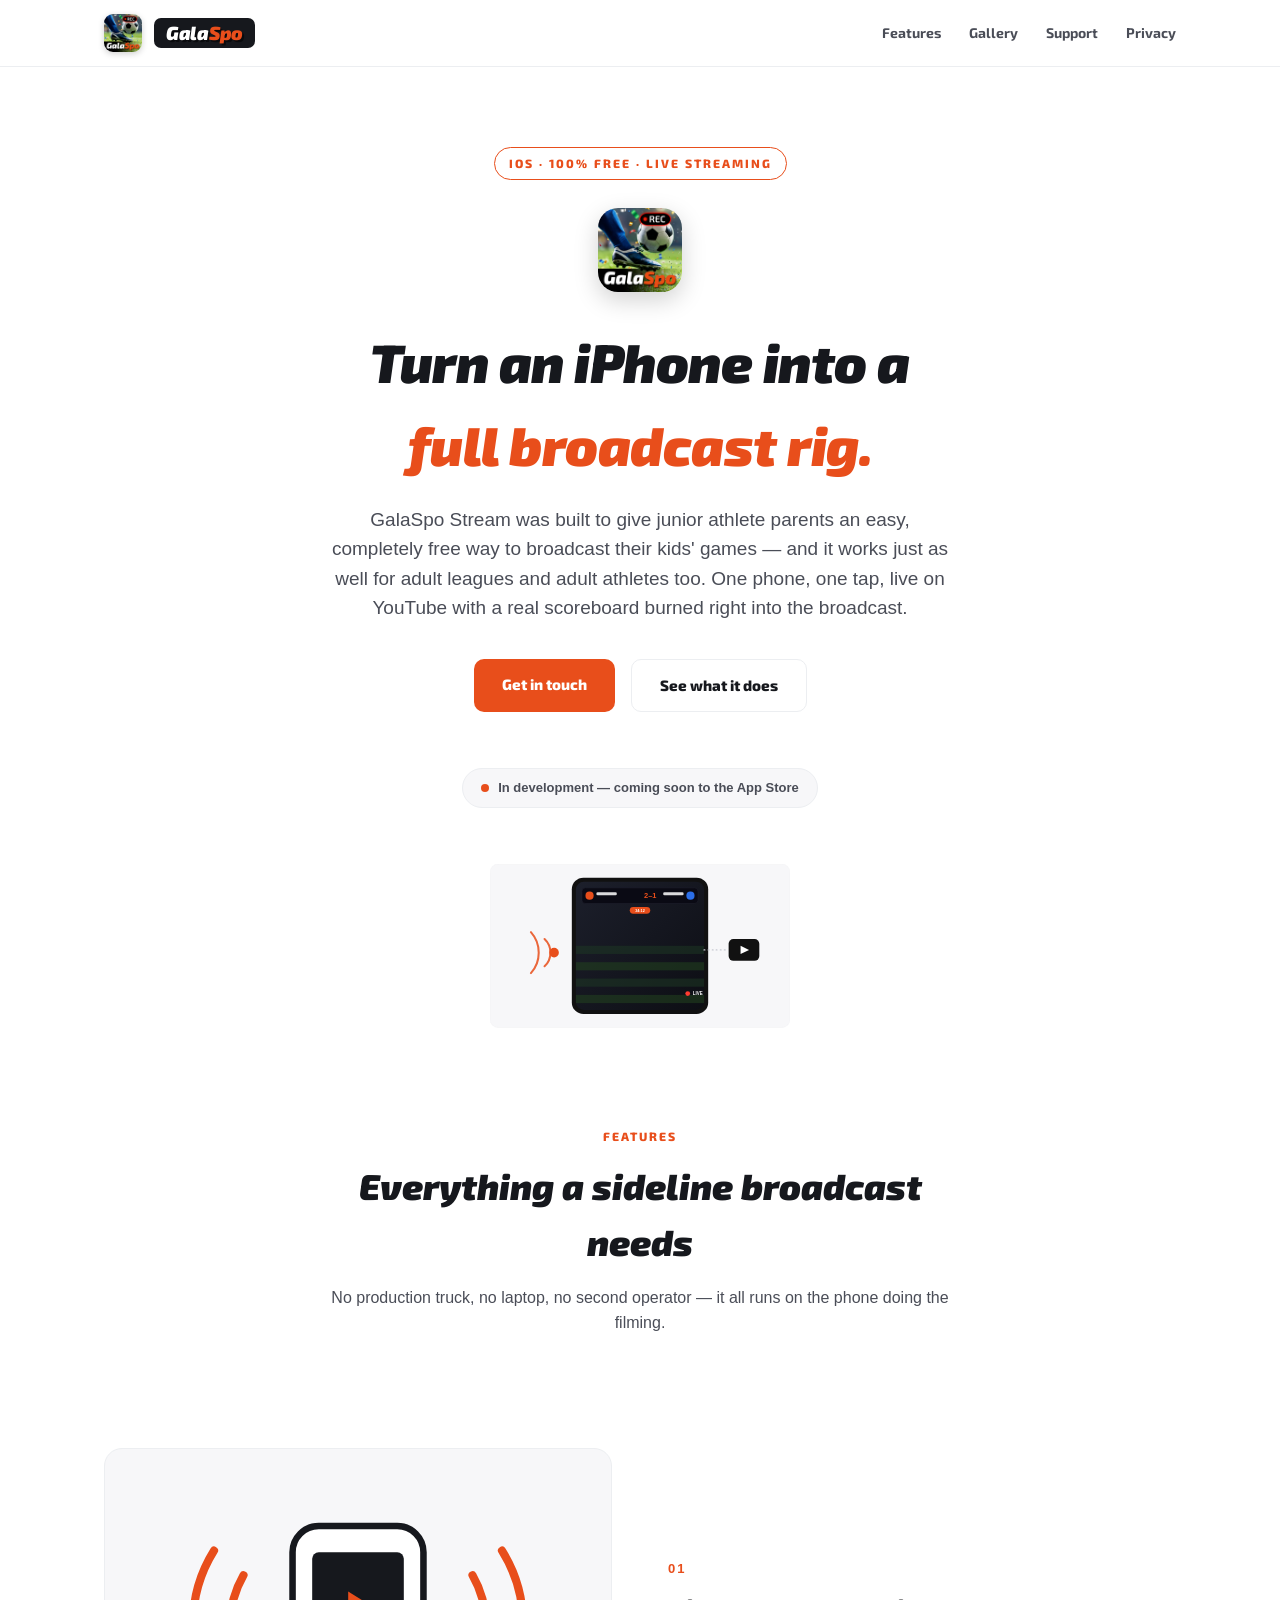
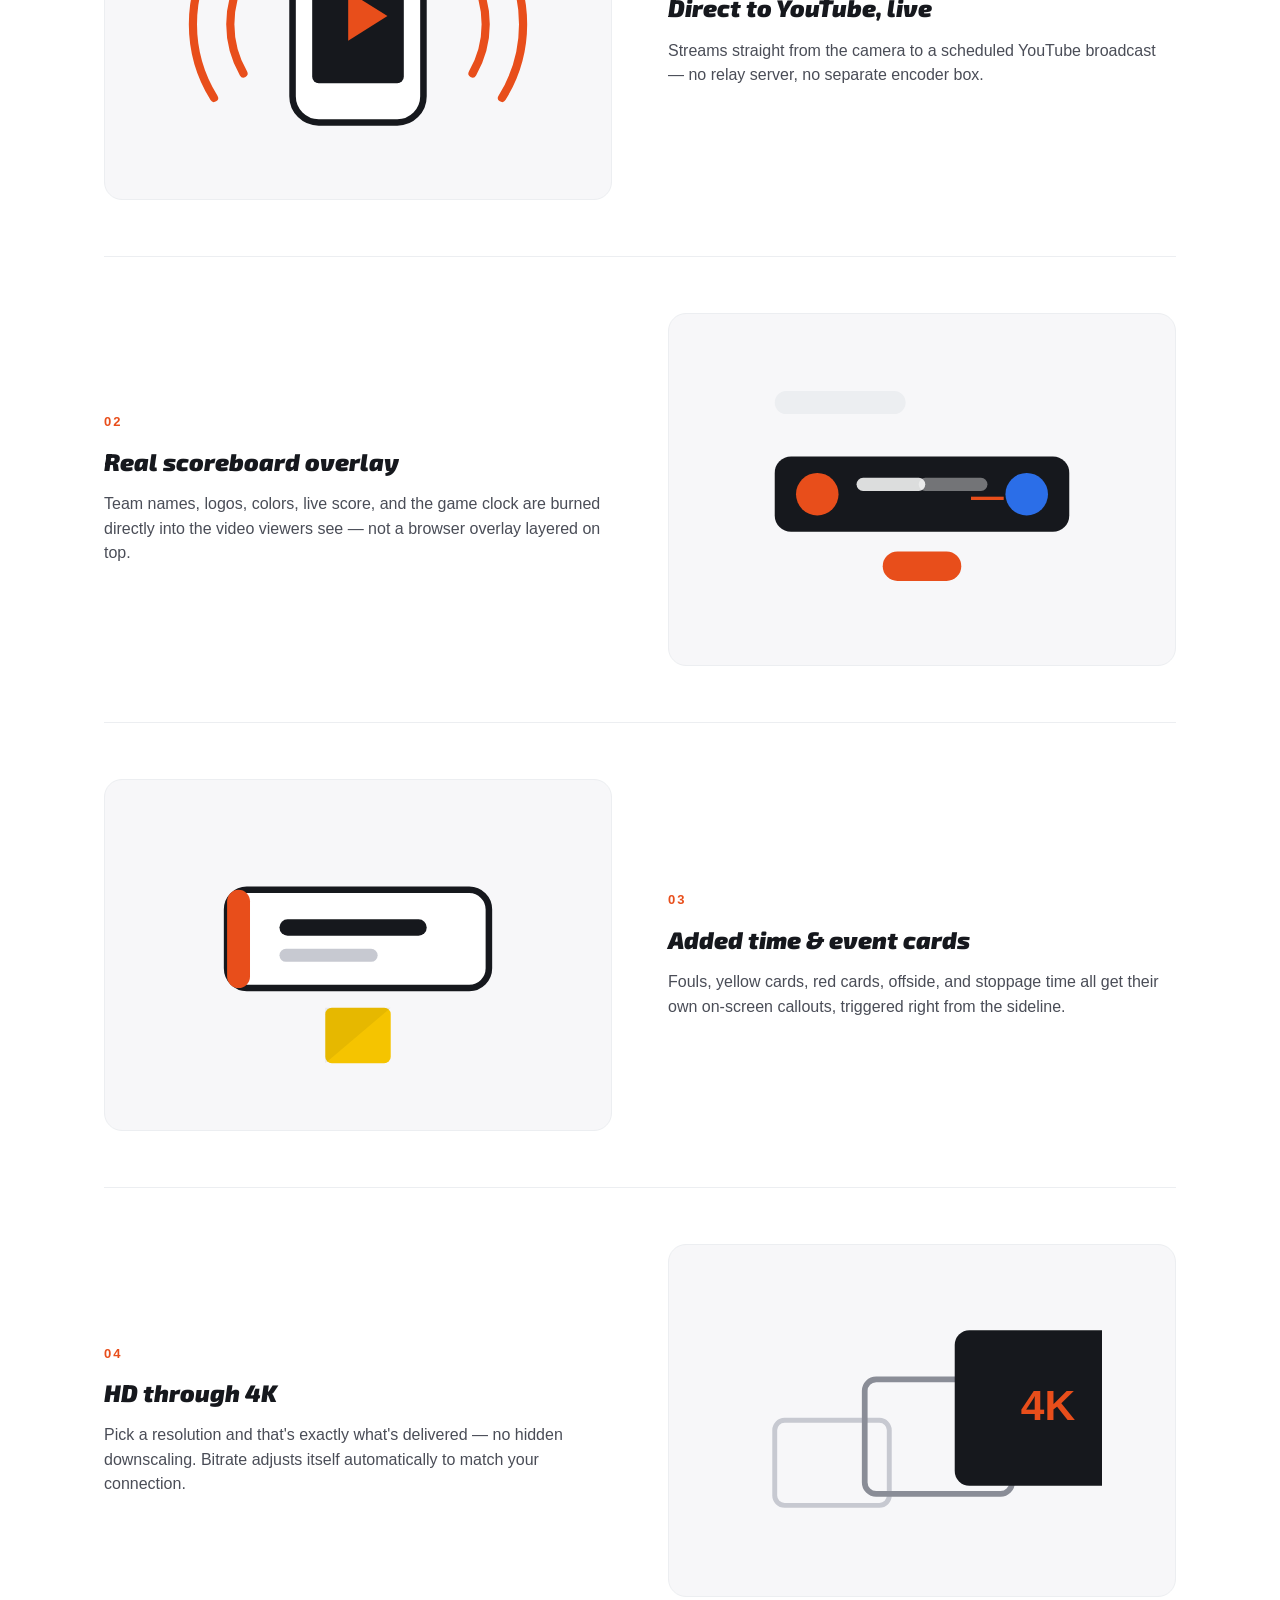
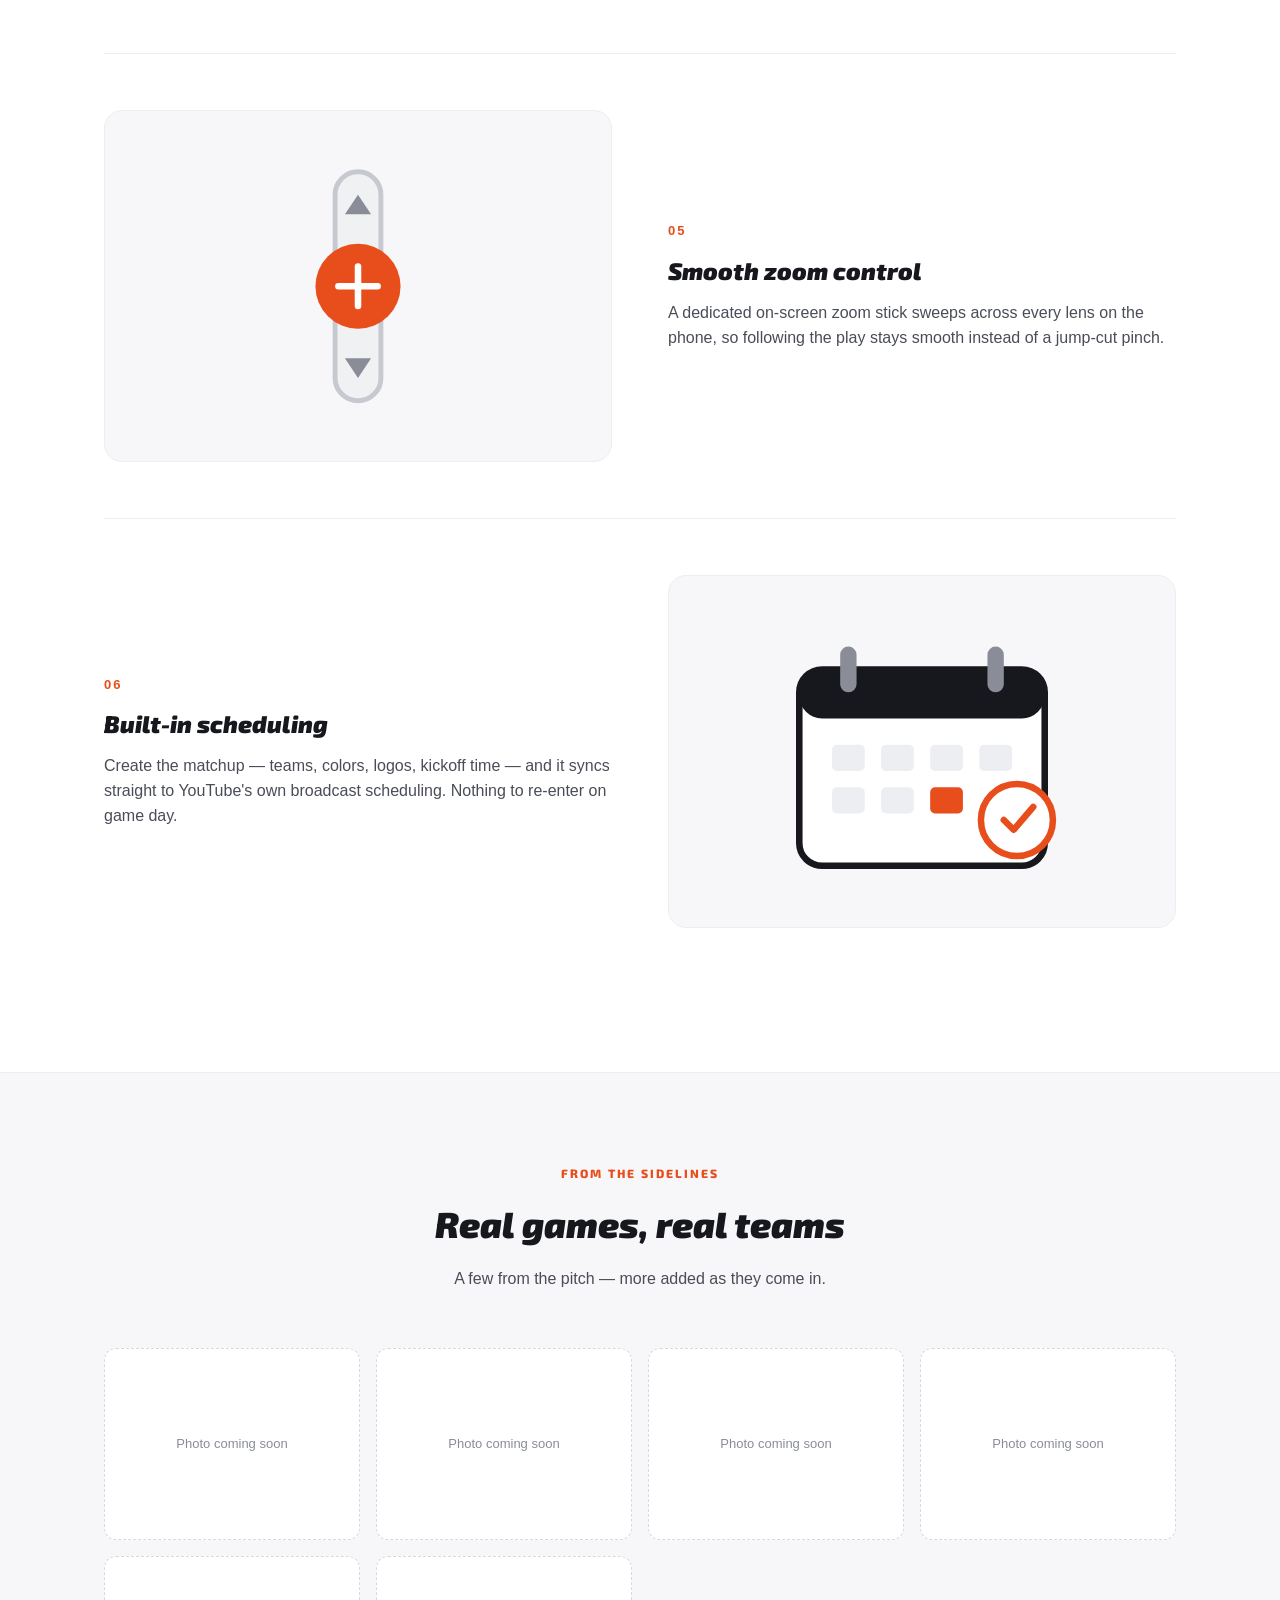
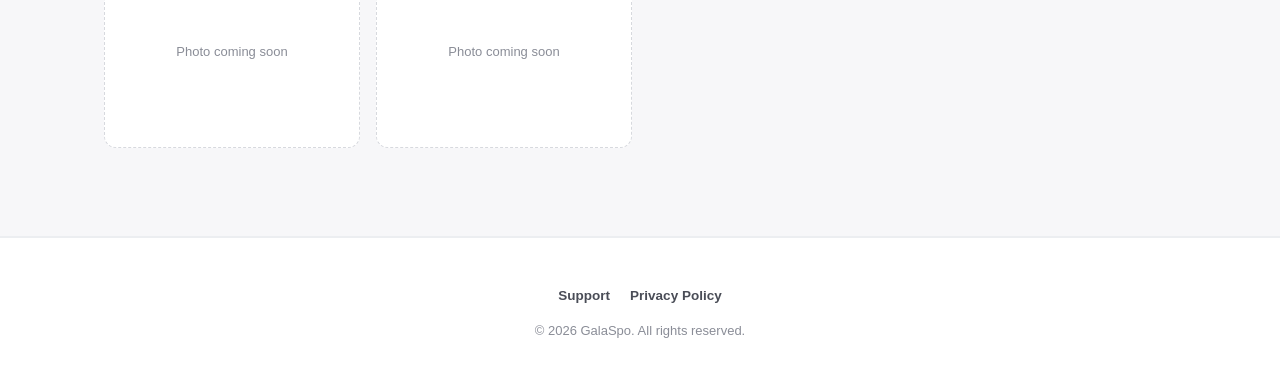
==== index.html @ 7f2790a3 "Mention the app is free, built for junior athlete parents, and adult-compatible - Eyebrow badge and " ====
<!doctype html>
<html lang="en">
<head>
<meta charset="utf-8">
<meta name="viewport" content="width=device-width, initial-scale=1">
<meta name="color-scheme" content="only light">
<title>GalaSpo Stream — Free Live Sports Broadcasting from an iPhone</title>
<meta name="description" content="GalaSpo Stream is a free iPhone app that turns any phone into a full broadcast rig — live to YouTube with a real-time scoreboard overlay. Built for junior athlete parents, works great for adult leagues too.">
<link rel="preconnect" href="https://fonts.googleapis.com">
<link rel="preconnect" href="https://fonts.gstatic.com" crossorigin>
<link href="https://fonts.googleapis.com/css2?family=Exo+2:ital,wght@0,700;0,900;1,900&display=swap" rel="stylesheet">
<link rel="icon" href="images/brand/favicon-32.png" sizes="32x32">
<link rel="icon" href="images/brand/favicon-16.png" sizes="16x16">
<link rel="apple-touch-icon" href="images/brand/favicon-180.png">
<link rel="stylesheet" href="styles.css">
</head>
<body>

<header class="site">
  <nav class="site">
    <div class="brand">
      <img class="app-icon" src="images/brand/app-icon-180.png" alt="GalaSpo Stream app icon">
      <div class="logo-wordmark"><span class="gala">Gala</span><span class="spo">Spo</span></div>
    </div>
    <div class="links">
      <a href="#features">Features</a>
      <a href="#gallery">Gallery</a>
      <a href="support.html">Support</a>
      <a href="privacy.html">Privacy</a>
    </div>
  </nav>
</header>

<section class="hero">
  <div class="wrap">
    <span class="eyebrow">iOS · 100% Free · Live Streaming</span>
    <img class="hero-icon" src="images/brand/app-icon-180.png" alt="GalaSpo Stream app icon">
    <h1>Turn an iPhone into a<br><span class="accent">full broadcast rig.</span></h1>
    <p class="lead">
      GalaSpo Stream was built to give junior athlete parents an easy, completely free
      way to broadcast their kids' games — and it works just as well for adult leagues
      and adult athletes too. One phone, one tap, live on YouTube with a real scoreboard
      burned right into the broadcast.
    </p>
    <div class="cta-row">
      <a class="btn btn-primary" href="support.html">Get in touch</a>
      <a class="btn btn-secondary" href="#features">See what it does</a>
    </div>

    <div class="status-badge"><span class="status-dot"></span>In development — coming soon to the App Store</div>

    <div class="hero-image">
      <svg viewBox="0 0 880 480" xmlns="http://www.w3.org/2000/svg" role="img" aria-label="Phone broadcasting a live game with a scoreboard overlay">
        <defs>
          <linearGradient id="phoneScreen" x1="0" y1="0" x2="1" y2="1">
            <stop offset="0" stop-color="#1c1f2b"/>
            <stop offset="1" stop-color="#0d0e14"/>
          </linearGradient>
        </defs>
        <!-- backdrop card -->
        <rect x="0" y="0" width="880" height="480" rx="24" fill="#f7f7f9" stroke="#eceef1"/>
        <!-- phone body -->
        <rect x="240" y="40" width="400" height="400" rx="34" fill="#111" />
        <rect x="252" y="52" width="376" height="376" rx="24" fill="url(#phoneScreen)"/>
        <!-- pitch stripes -->
        <g opacity="0.5">
          <rect x="252" y="240" width="376" height="24" fill="#1e3a24"/>
          <rect x="252" y="288" width="376" height="24" fill="#24471f"/>
          <rect x="252" y="336" width="376" height="24" fill="#1e3a24"/>
          <rect x="252" y="384" width="376" height="24" fill="#24471f"/>
        </g>
        <!-- scoreboard bar -->
        <rect x="270" y="70" width="340" height="46" rx="10" fill="#0a0a14" stroke="#2a2a3a"/>
        <circle cx="292" cy="93" r="12" fill="#e84e1b"/>
        <rect x="312" y="83" width="60" height="9" rx="4" fill="#fff" opacity="0.85"/>
        <text x="470" y="101" text-anchor="middle" font-family="Exo 2, sans-serif" font-weight="900" font-size="22" fill="#e84e1b">2–1</text>
        <rect x="508" y="83" width="60" height="9" rx="4" fill="#fff" opacity="0.85"/>
        <circle cx="588" cy="93" r="12" fill="#2b6ee8"/>
        <!-- clock pill -->
        <rect x="410" y="126" width="60" height="20" rx="10" fill="#e84e1b"/>
        <text x="440" y="140" text-anchor="middle" font-family="Exo 2, sans-serif" font-weight="800" font-size="11" fill="#fff">34:12</text>
        <!-- rec dot -->
        <circle cx="580" cy="380" r="7" fill="#ff3b30"/>
        <text x="595" y="384" font-family="Exo 2, sans-serif" font-weight="800" font-size="13" fill="#fff">LIVE</text>
        <!-- broadcast waves left -->
        <g stroke="#e84e1b" stroke-width="6" fill="none" stroke-linecap="round" opacity="0.85">
          <path d="M120 200 A90 90 0 0 1 120 320"/>
          <path d="M160 220 A55 55 0 0 1 160 300"/>
        </g>
        <circle cx="188" cy="260" r="14" fill="#e84e1b"/>
        <!-- youtube-ish play target right -->
        <rect x="700" y="220" width="90" height="64" rx="14" fill="#111"/>
        <path d="M735 240 L735 264 L760 252 Z" fill="#fff"/>
        <path d="M628 252 C660 252 660 252 696 252" stroke="#c7c9d1" stroke-width="4" fill="none" stroke-dasharray="2 10" stroke-linecap="round"/>
      </svg>
    </div>
  </div>
</section>

<section id="features">
  <div class="wrap">
    <div class="section-head">
      <span class="kicker">Features</span>
      <h2>Everything a sideline broadcast needs</h2>
      <p>No production truck, no laptop, no second operator — it all runs on the phone doing the filming.</p>
    </div>

    <div class="feature-row">
      <div class="feature-media">
        <svg viewBox="0 0 220 180" xmlns="http://www.w3.org/2000/svg" role="img" aria-label="Broadcast icon">
          <rect x="70" y="30" width="80" height="120" rx="16" fill="#fff" stroke="#16181d" stroke-width="4"/>
          <rect x="82" y="46" width="56" height="80" rx="4" fill="#16181d"/>
          <path d="M104 70 L104 100 L128 85 Z" fill="#e84e1b"/>
          <g stroke="#e84e1b" stroke-width="5" fill="none" stroke-linecap="round">
            <path d="M40 60 A60 60 0 0 0 40 120"/>
            <path d="M22 45 A85 85 0 0 0 22 135"/>
          </g>
          <g stroke="#e84e1b" stroke-width="5" fill="none" stroke-linecap="round">
            <path d="M180 60 A60 60 0 0 1 180 120"/>
            <path d="M198 45 A85 85 0 0 1 198 135"/>
          </g>
        </svg>
      </div>
      <div class="feature-text">
        <span class="num">01</span>
        <h3>Direct to YouTube, live</h3>
        <p>Streams straight from the camera to a scheduled YouTube broadcast — no relay server, no separate encoder box.</p>
      </div>
    </div>

    <div class="feature-row reverse">
      <div class="feature-media">
        <svg viewBox="0 0 220 180" xmlns="http://www.w3.org/2000/svg" role="img" aria-label="Scoreboard overlay icon">
          <rect x="20" y="70" width="180" height="46" rx="10" fill="#16181d"/>
          <circle cx="46" cy="93" r="13" fill="#e84e1b"/>
          <rect x="70" y="83" width="42" height="8" rx="4" fill="#fff" opacity="0.85"/>
          <text x="150" y="101" text-anchor="middle" font-family="Exo 2, sans-serif" font-weight="900" font-size="20" fill="#e84e1b">—</text>
          <rect x="108" y="83" width="42" height="8" rx="4" fill="#fff" opacity="0.4"/>
          <circle cx="174" cy="93" r="13" fill="#2b6ee8"/>
          <rect x="86" y="128" width="48" height="18" rx="9" fill="#e84e1b"/>
          <rect x="20" y="30" width="80" height="14" rx="7" fill="#eceef1"/>
        </svg>
      </div>
      <div class="feature-text">
        <span class="num">02</span>
        <h3>Real scoreboard overlay</h3>
        <p>Team names, logos, colors, live score, and the game clock are burned directly into the video viewers see — not a browser overlay layered on top.</p>
      </div>
    </div>

    <div class="feature-row">
      <div class="feature-media">
        <svg viewBox="0 0 220 180" xmlns="http://www.w3.org/2000/svg" role="img" aria-label="Event card icon">
          <rect x="30" y="50" width="160" height="60" rx="12" fill="#fff" stroke="#16181d" stroke-width="4"/>
          <rect x="30" y="50" width="14" height="60" rx="7" fill="#e84e1b"/>
          <rect x="62" y="68" width="90" height="10" rx="5" fill="#16181d"/>
          <rect x="62" y="86" width="60" height="8" rx="4" fill="#c7c9d1"/>
          <rect x="90" y="122" width="40" height="34" rx="4" fill="#f5c400"/>
          <path d="M90 122 L130 122 L90 156 Z" fill="#00000010"/>
        </svg>
      </div>
      <div class="feature-text">
        <span class="num">03</span>
        <h3>Added time &amp; event cards</h3>
        <p>Fouls, yellow cards, red cards, offside, and stoppage time all get their own on-screen callouts, triggered right from the sideline.</p>
      </div>
    </div>

    <div class="feature-row reverse">
      <div class="feature-media">
        <svg viewBox="0 0 220 180" xmlns="http://www.w3.org/2000/svg" role="img" aria-label="Resolution icon">
          <rect x="20" y="90" width="70" height="52" rx="6" fill="none" stroke="#c7c9d1" stroke-width="3"/>
          <rect x="75" y="65" width="90" height="70" rx="7" fill="none" stroke="#8a8d97" stroke-width="3.5"/>
          <rect x="130" y="35" width="115" height="95" rx="9" fill="#16181d"/>
          <text x="187" y="90" text-anchor="middle" font-family="Exo 2, sans-serif" font-weight="900" font-size="26" fill="#e84e1b">4K</text>
        </svg>
      </div>
      <div class="feature-text">
        <span class="num">04</span>
        <h3>HD through 4K</h3>
        <p>Pick a resolution and that's exactly what's delivered — no hidden downscaling. Bitrate adjusts itself automatically to match your connection.</p>
      </div>
    </div>

    <div class="feature-row">
      <div class="feature-media">
        <svg viewBox="0 0 220 180" xmlns="http://www.w3.org/2000/svg" role="img" aria-label="Zoom control icon">
          <rect x="96" y="20" width="28" height="140" rx="14" fill="#f0f1f3" stroke="#c7c9d1" stroke-width="3"/>
          <path d="M110 34 L102 46 L118 46 Z" fill="#8a8d97"/>
          <path d="M110 146 L102 134 L118 134 Z" fill="#8a8d97"/>
          <circle cx="110" cy="90" r="26" fill="#e84e1b"/>
          <path d="M110 78 L110 102 M98 90 L122 90" stroke="#fff" stroke-width="4" stroke-linecap="round"/>
        </svg>
      </div>
      <div class="feature-text">
        <span class="num">05</span>
        <h3>Smooth zoom control</h3>
        <p>A dedicated on-screen zoom stick sweeps across every lens on the phone, so following the play stays smooth instead of a jump-cut pinch.</p>
      </div>
    </div>

    <div class="feature-row reverse">
      <div class="feature-media">
        <svg viewBox="0 0 220 180" xmlns="http://www.w3.org/2000/svg" role="img" aria-label="Scheduling icon">
          <rect x="35" y="40" width="150" height="120" rx="14" fill="#fff" stroke="#16181d" stroke-width="4"/>
          <rect x="35" y="40" width="150" height="30" rx="14" fill="#16181d"/>
          <rect x="60" y="26" width="10" height="28" rx="5" fill="#8a8d97"/>
          <rect x="150" y="26" width="10" height="28" rx="5" fill="#8a8d97"/>
          <g fill="#eceef1">
            <rect x="55" y="86" width="20" height="16" rx="3"/>
            <rect x="85" y="86" width="20" height="16" rx="3"/>
            <rect x="115" y="86" width="20" height="16" rx="3"/>
            <rect x="145" y="86" width="20" height="16" rx="3"/>
            <rect x="55" y="112" width="20" height="16" rx="3"/>
            <rect x="85" y="112" width="20" height="16" rx="3"/>
          </g>
          <rect x="115" y="112" width="20" height="16" rx="3" fill="#e84e1b"/>
          <circle cx="168" cy="132" r="22" fill="#fff" stroke="#e84e1b" stroke-width="4"/>
          <path d="M160 132 L166 138 L178 124" stroke="#e84e1b" stroke-width="4" fill="none" stroke-linecap="round" stroke-linejoin="round"/>
        </svg>
      </div>
      <div class="feature-text">
        <span class="num">06</span>
        <h3>Built-in scheduling</h3>
        <p>Create the matchup — teams, colors, logos, kickoff time — and it syncs straight to YouTube's own broadcast scheduling. Nothing to re-enter on game day.</p>
      </div>
    </div>
  </div>
</section>

<section id="gallery" class="gallery-section">
  <div class="wrap">
    <div class="section-head">
      <span class="kicker">From the sidelines</span>
      <h2>Real games, real teams</h2>
      <p>A few from the pitch — more added as they come in.</p>
    </div>
    <div class="gallery-grid" id="gallery-grid"></div>
  </div>
</section>

<footer class="site">
  <div class="links">
    <a href="support.html">Support</a>
    <a href="privacy.html">Privacy Policy</a>
  </div>
  &copy; <span id="year"></span> GalaSpo. All rights reserved.
</footer>

<script src="gallery-images.js"></script>
<script>
  document.getElementById("year").textContent = new Date().getFullYear();

  // Renders every configured photo, then pads out to a minimum grid size
  // with empty "add a photo" placeholders — see gallery-images.js for how
  // to add one.
  const MIN_SLOTS = 6;
  const grid = document.getElementById("gallery-grid");
  const images = (typeof GALLERY_IMAGES !== "undefined") ? GALLERY_IMAGES : [];

  images.forEach((src) => {
    const cell = document.createElement("div");
    cell.className = "gallery-item";
    const img = document.createElement("img");
    img.src = src;
    img.loading = "lazy";
    img.alt = "Game day photo";
    cell.appendChild(img);
    grid.appendChild(cell);
  });

  for (let i = images.length; i < MIN_SLOTS; i++) {
    const cell = document.createElement("div");
    cell.className = "gallery-empty";
    cell.textContent = "Photo coming soon";
    grid.appendChild(cell);
  }
</script>
</body>
</html>
---- styles.css ----
:root {
  --bg: #ffffff;
  --ink: #16181d;
  --ink-dim: #4a4d57;
  --ink-faint: #8a8d97;
  --orange: #e84e1b;
  --orange-dim: rgba(232, 78, 27, 0.12);
  --border: #eceef1;
  --panel: #f7f7f9;
  --max: 1120px;
}

* { box-sizing: border-box; }

/* Forces light rendering unconditionally — without this, a browser in
   system dark mode can still dark-style native chrome this page doesn't
   explicitly control (scrollbars, form control chrome, default focus
   rings) even though every background/text color below is already a
   hardcoded light-theme value, not a dark-mode-adaptive one. */
html { color-scheme: only light; }

html { scroll-behavior: smooth; }

body {
  margin: 0;
  font-family: -apple-system, BlinkMacSystemFont, "Segoe UI", Roboto, Helvetica, Arial, sans-serif;
  background: var(--bg);
  color: var(--ink);
  line-height: 1.55;
}

/* Headers/accents use Exo 2 throughout, per brand spec */
h1, h2, h3, .logo-wordmark, .kicker, .eyebrow, nav.site .links a, .btn {
  font-family: "Exo 2", -apple-system, BlinkMacSystemFont, sans-serif;
}

/* Headers specifically (not the kicker/eyebrow labels, nav links, or
   buttons above — those stay upright) are italic, matching the
   wordmark's own Black Italic treatment. Needs the actual italic font
   file loaded at whatever weight each header renders at (see each
   header's own font-weight below) — the <link> in every page's <head>
   was widened to cover this; without a matching italic weight loaded,
   the browser falls back to a synthetic slant instead of the real font. */
h1, h2, h3 {
  font-style: italic;
}

a { color: var(--orange); text-decoration: none; }
a:hover { text-decoration: underline; }

img { max-width: 100%; display: block; }

.wrap {
  max-width: var(--max);
  margin: 0 auto;
  padding: 0 24px;
}

/* Nav / logo */
header.site {
  position: sticky;
  top: 0;
  z-index: 10;
  background: rgba(255, 255, 255, 0.9);
  backdrop-filter: saturate(150%) blur(10px);
  border-bottom: 1px solid var(--border);
}

nav.site {
  display: flex;
  align-items: center;
  justify-content: space-between;
  padding: 14px 24px;
  max-width: var(--max);
  margin: 0 auto;
}

.brand {
  display: flex;
  align-items: center;
  gap: 12px;
}

.brand img.app-icon {
  width: 38px;
  height: 38px;
  border-radius: 9px;
  box-shadow: 0 2px 6px rgba(0, 0, 0, 0.18);
}

/* The wordmark: Exo 2 Black Italic, "Gala" white / "Spo" brand orange,
   on a dark chip — matches the real app icon's own wordmark treatment
   exactly (white text needs a dark backing to read on a white page). */
.logo-wordmark {
  font-weight: 900;
  font-style: italic;
  font-size: 19px;
  letter-spacing: -0.3px;
  background: var(--ink);
  padding: 5px 12px 6px;
  border-radius: 7px;
  line-height: 1;
}

.logo-wordmark .gala { color: #ffffff; }
.logo-wordmark .spo { color: var(--orange); }

.logo-wordmark,
.logo-wordmark .gala,
.logo-wordmark .spo {
  text-shadow: 2px 2px 0 rgba(0, 0, 0, 0.55);
}

/* Larger hero version of the same wordmark */
.logo-wordmark.lg {
  font-size: 34px;
  padding: 10px 20px 12px;
  border-radius: 11px;
  display: inline-block;
}
.logo-wordmark.lg, .logo-wordmark.lg .gala, .logo-wordmark.lg .spo {
  text-shadow: 3px 3px 0 rgba(0, 0, 0, 0.55);
}

nav.site .links {
  display: flex;
  gap: 28px;
  font-size: 14px;
  font-weight: 700;
}

nav.site .links a { color: var(--ink-dim); }
nav.site .links a:hover { color: var(--orange); text-decoration: none; }

/* Hero */
.hero {
  padding: 80px 24px 0;
  text-align: center;
}

/* Scoped to .hero specifically, not the shared .wrap class (used
   elsewhere for full-width grids that must NOT be flex-centered) —
   belt-and-suspenders centering for the hero's own children alongside
   each element's individual margin: 0 auto. */
.hero .wrap {
  display: flex;
  flex-direction: column;
  align-items: center;
}

.hero .wrap > * { max-width: 100%; }

.hero .eyebrow {
  display: inline-block;
  color: var(--orange);
  font-weight: 800;
  letter-spacing: 2px;
  font-size: 12px;
  text-transform: uppercase;
  border: 1px solid var(--orange);
  border-radius: 999px;
  padding: 6px 14px;
  margin-bottom: 28px;
}

.hero-icon {
  display: block;
  width: 84px;
  height: 84px;
  border-radius: 20px;
  margin: 0 auto 28px;
  box-shadow: 0 8px 24px rgba(0, 0, 0, 0.18);
}

.hero h1 {
  font-size: clamp(32px, 6vw, 54px);
  font-weight: 900;
  margin: 0 0 18px;
  letter-spacing: -0.5px;
  color: var(--ink);
}

.hero h1 .accent { color: var(--orange); }

.hero p.lead {
  max-width: 620px;
  margin: 0 auto 36px;
  color: var(--ink-dim);
  font-size: clamp(16px, 2.2vw, 19px);
}

.cta-row {
  display: flex;
  gap: 16px;
  justify-content: center;
  flex-wrap: wrap;
  margin-bottom: 56px;
}

.btn {
  display: inline-block;
  padding: 14px 28px;
  border-radius: 10px;
  font-weight: 800;
  font-size: 15px;
  text-decoration: none;
}

.btn-primary {
  background: var(--orange);
  color: #fff;
}
.btn-primary:hover { background: #cf4416; text-decoration: none; }

.btn-secondary {
  background: transparent;
  color: var(--ink);
  border: 1px solid var(--border);
}
.btn-secondary:hover { border-color: var(--orange); text-decoration: none; color: var(--orange); }

.status-badge {
  display: inline-flex;
  align-items: center;
  gap: 9px;
  background: var(--panel);
  border: 1px solid var(--border);
  border-radius: 999px;
  padding: 9px 18px;
  font-size: 13px;
  font-weight: 700;
  color: var(--ink-dim);
  margin-bottom: 56px;
}

.status-dot {
  width: 8px;
  height: 8px;
  border-radius: 50%;
  background: var(--orange);
  flex: none;
  animation: status-pulse 2s ease-in-out infinite;
}

@keyframes status-pulse {
  0%, 100% { opacity: 1; }
  50% { opacity: 0.3; }
}

.hero-image {
  max-width: 880px;
  margin: 0 auto;
}
.hero-image img, .hero-image svg { width: 100%; height: auto; }

/* Sections */
section { padding: 88px 24px; }

.section-head {
  text-align: center;
  max-width: 640px;
  margin: 0 auto 56px;
}

.section-head .kicker {
  color: var(--orange);
  font-weight: 800;
  letter-spacing: 2px;
  font-size: 12px;
  text-transform: uppercase;
}

.section-head h2 {
  font-size: clamp(26px, 4vw, 36px);
  margin: 10px 0 12px;
  font-weight: 900;
  color: var(--ink);
}

.section-head p {
  color: var(--ink-dim);
  font-size: 16px;
}

/* Image-heavy alternating feature rows */
.feature-row {
  display: grid;
  grid-template-columns: 1fr 1fr;
  gap: 56px;
  align-items: center;
  padding: 56px 0;
  border-bottom: 1px solid var(--border);
}

.feature-row:last-child { border-bottom: none; }

.feature-row.reverse .feature-media { order: 2; }
.feature-row.reverse .feature-text { order: 1; }

@media (max-width: 780px) {
  .feature-row, .feature-row.reverse .feature-media, .feature-row.reverse .feature-text {
    grid-template-columns: 1fr;
    order: initial;
  }
  .feature-row { grid-template-columns: 1fr; gap: 28px; }
}

.feature-media {
  background: var(--panel);
  border: 1px solid var(--border);
  border-radius: 18px;
  padding: 28px;
  display: flex;
  align-items: center;
  justify-content: center;
}

.feature-media svg { width: 100%; height: auto; max-width: 360px; }

.feature-text .num {
  color: var(--orange);
  font-weight: 900;
  font-size: 13px;
  letter-spacing: 2px;
  margin-bottom: 10px;
  display: block;
}

.feature-text h3 {
  font-size: 24px;
  font-weight: 900;
  margin: 0 0 12px;
  color: var(--ink);
}

.feature-text p {
  color: var(--ink-dim);
  font-size: 16px;
  margin: 0;
}

/* Gallery */
.gallery-section { background: var(--panel); border-top: 1px solid var(--border); border-bottom: 1px solid var(--border); }

.gallery-grid {
  display: grid;
  grid-template-columns: repeat(auto-fill, minmax(220px, 1fr));
  gap: 16px;
}

.gallery-item {
  aspect-ratio: 4 / 3;
  border-radius: 12px;
  overflow: hidden;
  border: 1px solid var(--border);
  background: #fff;
}

.gallery-item img {
  width: 100%;
  height: 100%;
  object-fit: cover;
}

.gallery-empty {
  aspect-ratio: 4 / 3;
  border-radius: 12px;
  border: 1.5px dashed #d7d9de;
  display: flex;
  align-items: center;
  justify-content: center;
  text-align: center;
  color: var(--ink-faint);
  font-size: 13px;
  padding: 16px;
  background: #fff;
}

/* Footer */
footer.site {
  padding: 48px 24px;
  border-top: 1px solid var(--border);
  text-align: center;
  color: var(--ink-faint);
  font-size: 13px;
}

footer.site .links {
  display: flex;
  gap: 20px;
  justify-content: center;
  margin-bottom: 14px;
  font-size: 13.5px;
  font-weight: 700;
}

footer.site .links a { color: var(--ink-dim); }
footer.site .links a:hover { color: var(--orange); }

/* Simple content pages (privacy/support) */
.doc {
  max-width: 760px;
  margin: 0 auto;
  padding: 72px 24px 96px;
}

.doc h1 { font-size: 34px; font-weight: 900; margin-bottom: 6px; color: var(--ink); }
.doc .updated { color: var(--ink-faint); font-size: 13px; margin-bottom: 40px; }
.doc h2 { font-size: 20px; font-weight: 900; margin-top: 40px; color: var(--ink); }
.doc p, .doc li { color: var(--ink-dim); font-size: 15.5px; }
.doc ul { padding-left: 20px; }
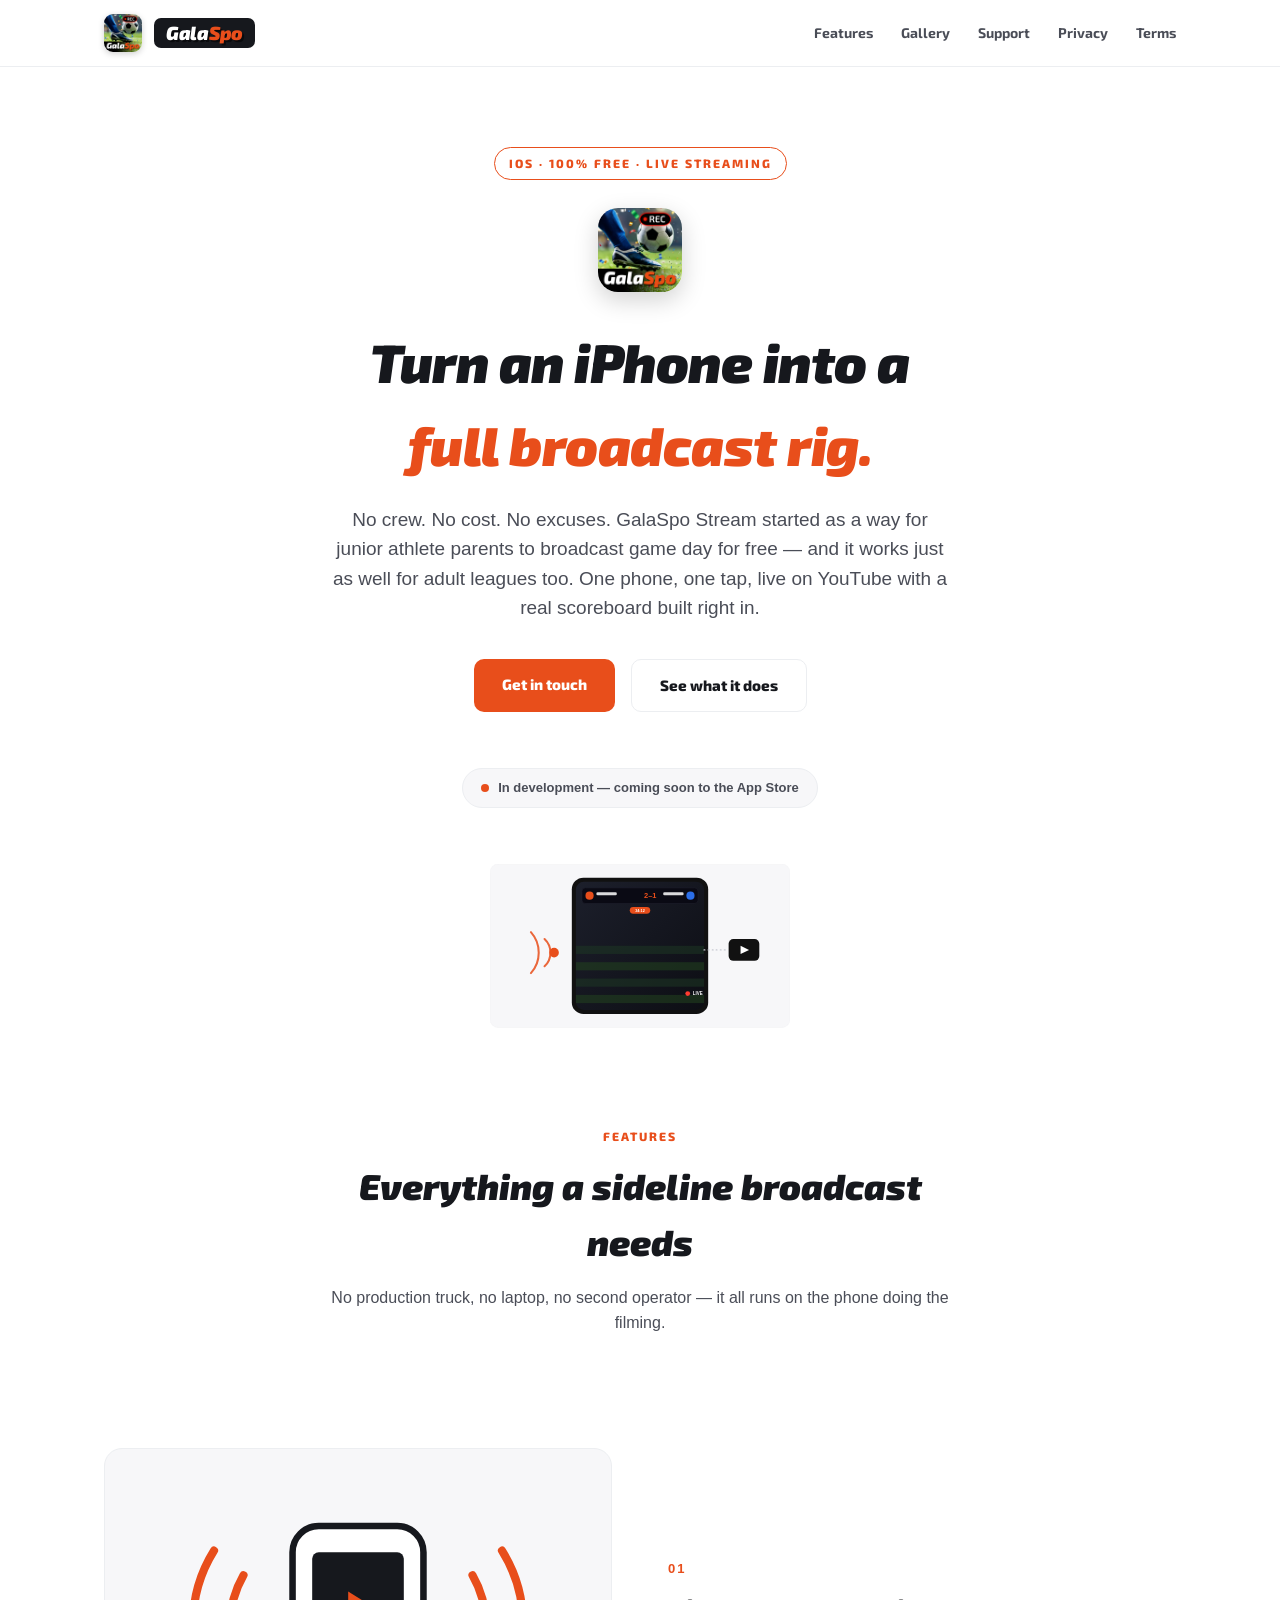
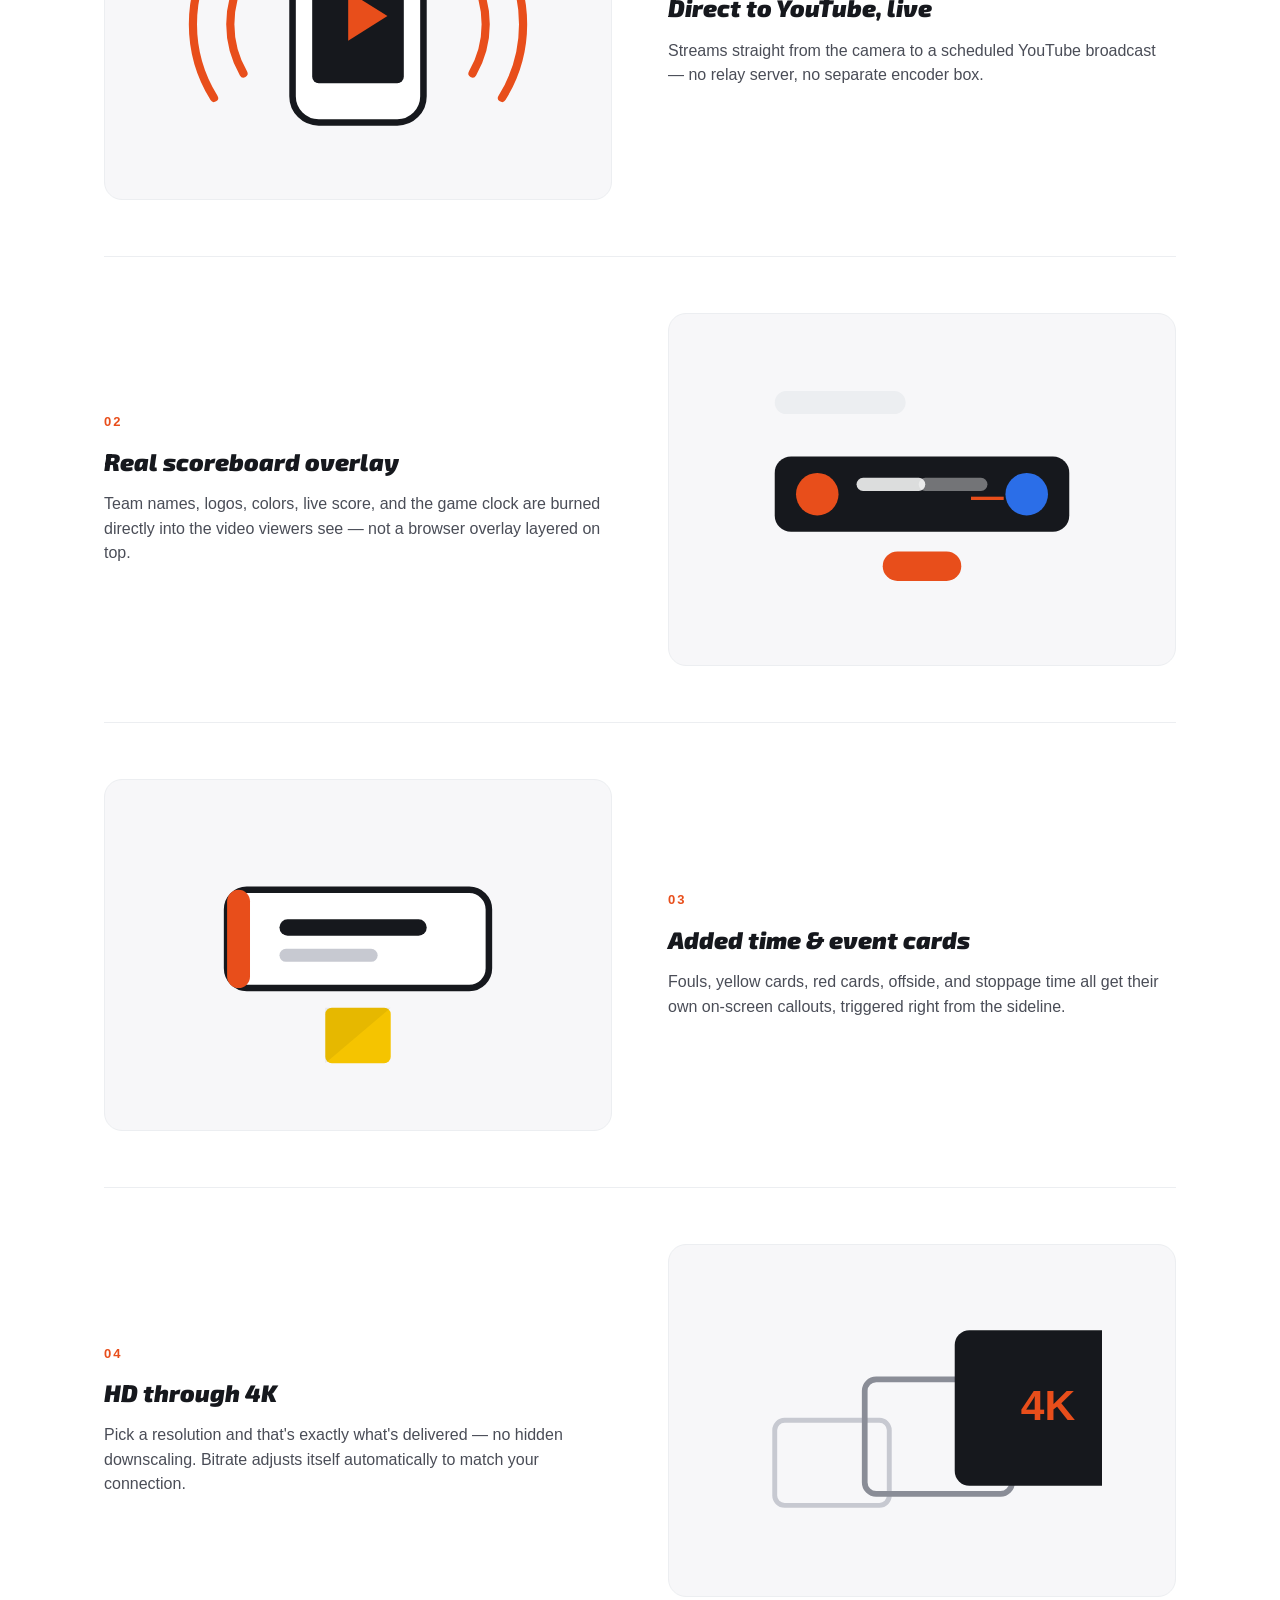
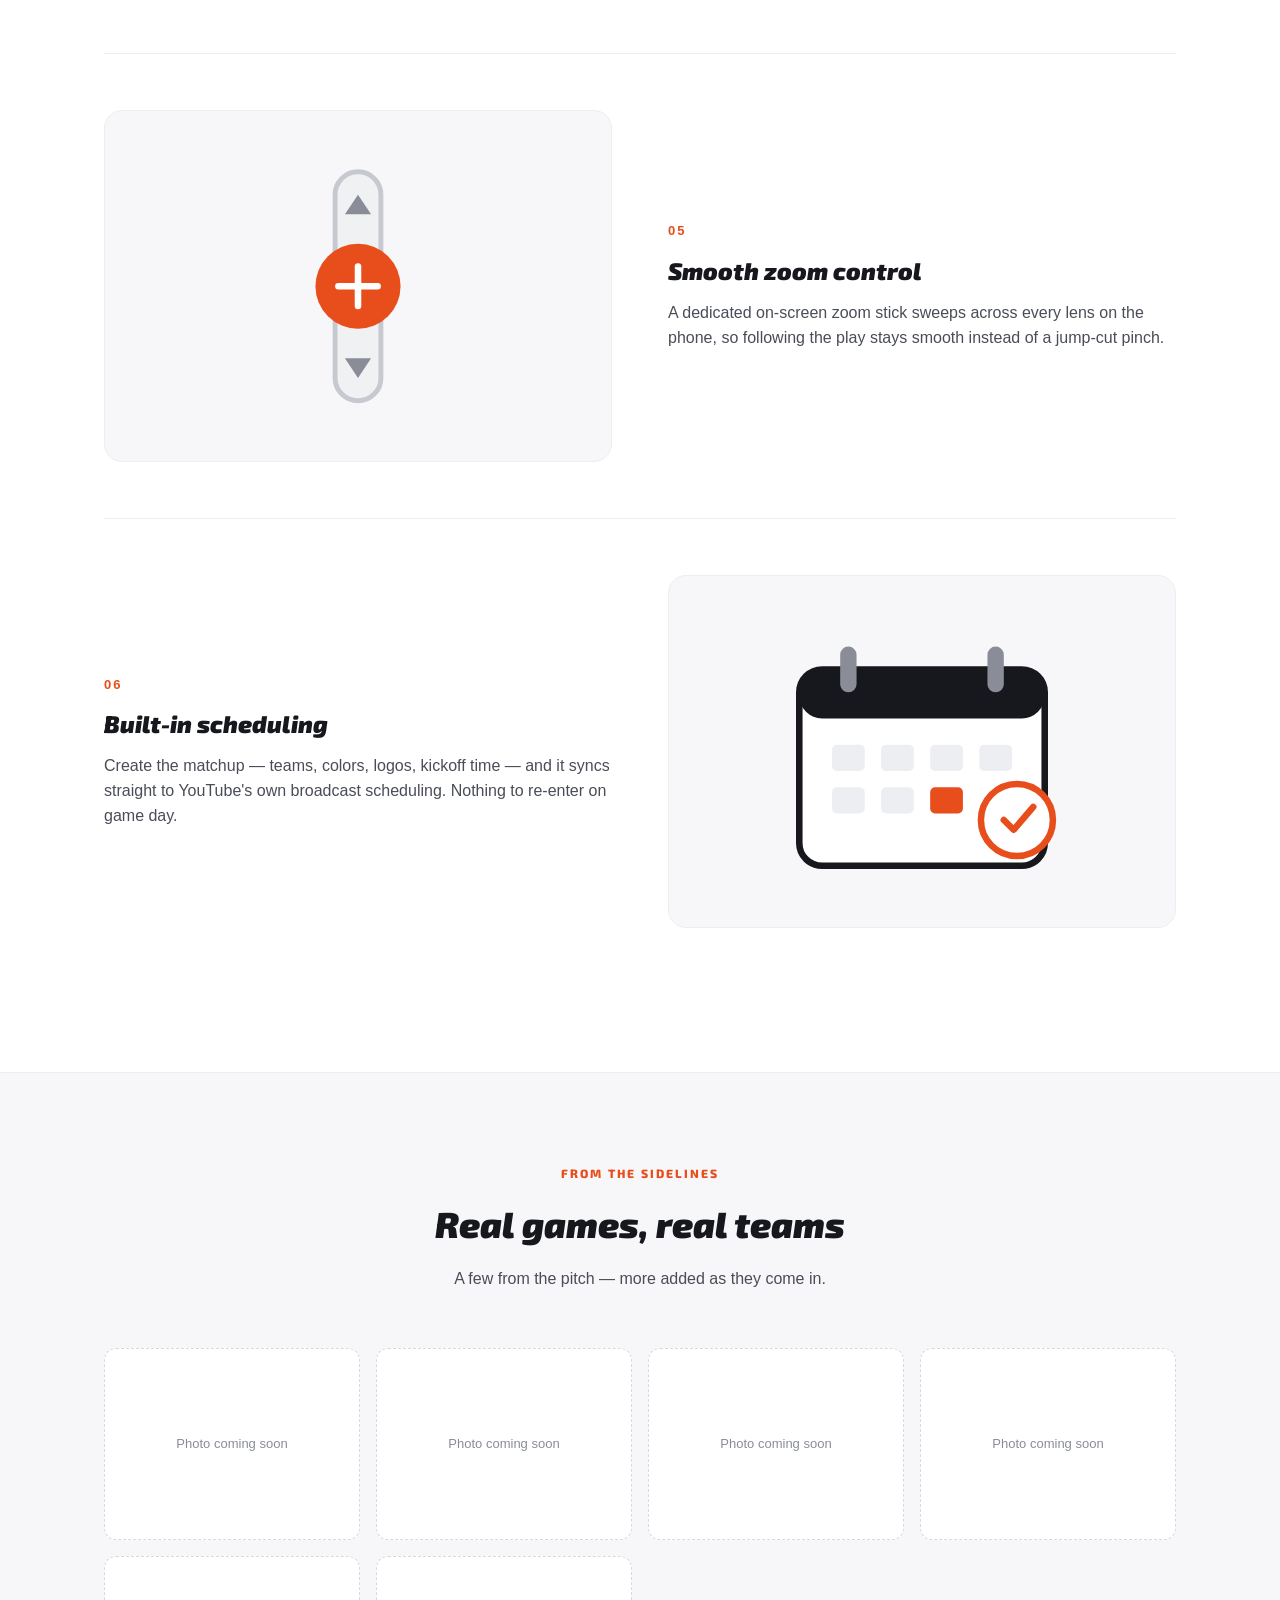
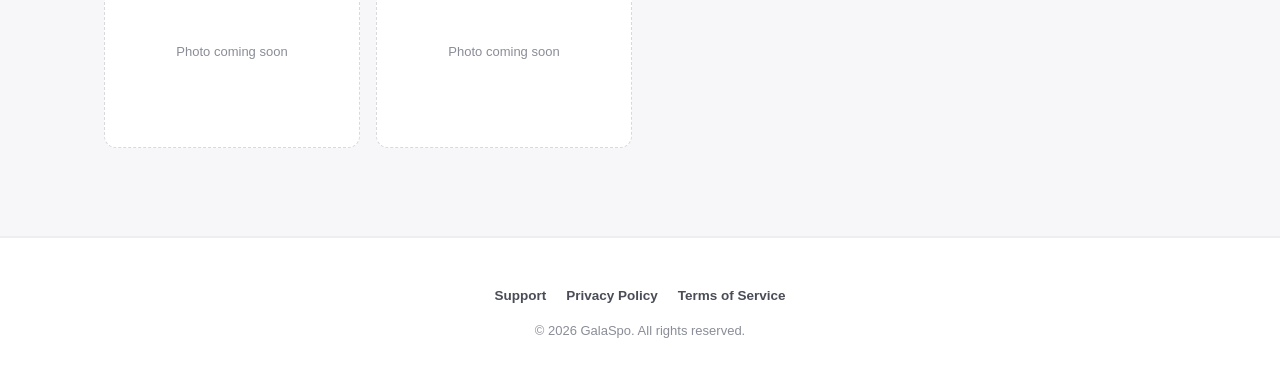
==== commit 10a59825: "Rewrite hero copy, add Terms of Service page Catchier "no crew, no cost" hero lead. Terms of Service" ====
--- a/index.html
+++ b/index.html
@@ -27,6 +27,7 @@
       <a href="#gallery">Gallery</a>
       <a href="support.html">Support</a>
       <a href="privacy.html">Privacy</a>
+      <a href="terms.html">Terms</a>
     </div>
   </nav>
 </header>
@@ -37,10 +38,10 @@
     <img class="hero-icon" src="images/brand/app-icon-180.png" alt="GalaSpo Stream app icon">
     <h1>Turn an iPhone into a<br><span class="accent">full broadcast rig.</span></h1>
     <p class="lead">
-      GalaSpo Stream was built to give junior athlete parents an easy, completely free
-      way to broadcast their kids' games — and it works just as well for adult leagues
-      and adult athletes too. One phone, one tap, live on YouTube with a real scoreboard
-      burned right into the broadcast.
+      No crew. No cost. No excuses. GalaSpo Stream started as a way for junior athlete
+      parents to broadcast game day for free — and it works just as well for adult
+      leagues too. One phone, one tap, live on YouTube with a real scoreboard built
+      right in.
     </p>
     <div class="cta-row">
       <a class="btn btn-primary" href="support.html">Get in touch</a>
@@ -243,6 +244,7 @@
   <div class="links">
     <a href="support.html">Support</a>
     <a href="privacy.html">Privacy Policy</a>
+    <a href="terms.html">Terms of Service</a>
   </div>
   &copy; <span id="year"></span> GalaSpo. All rights reserved.
 </footer>
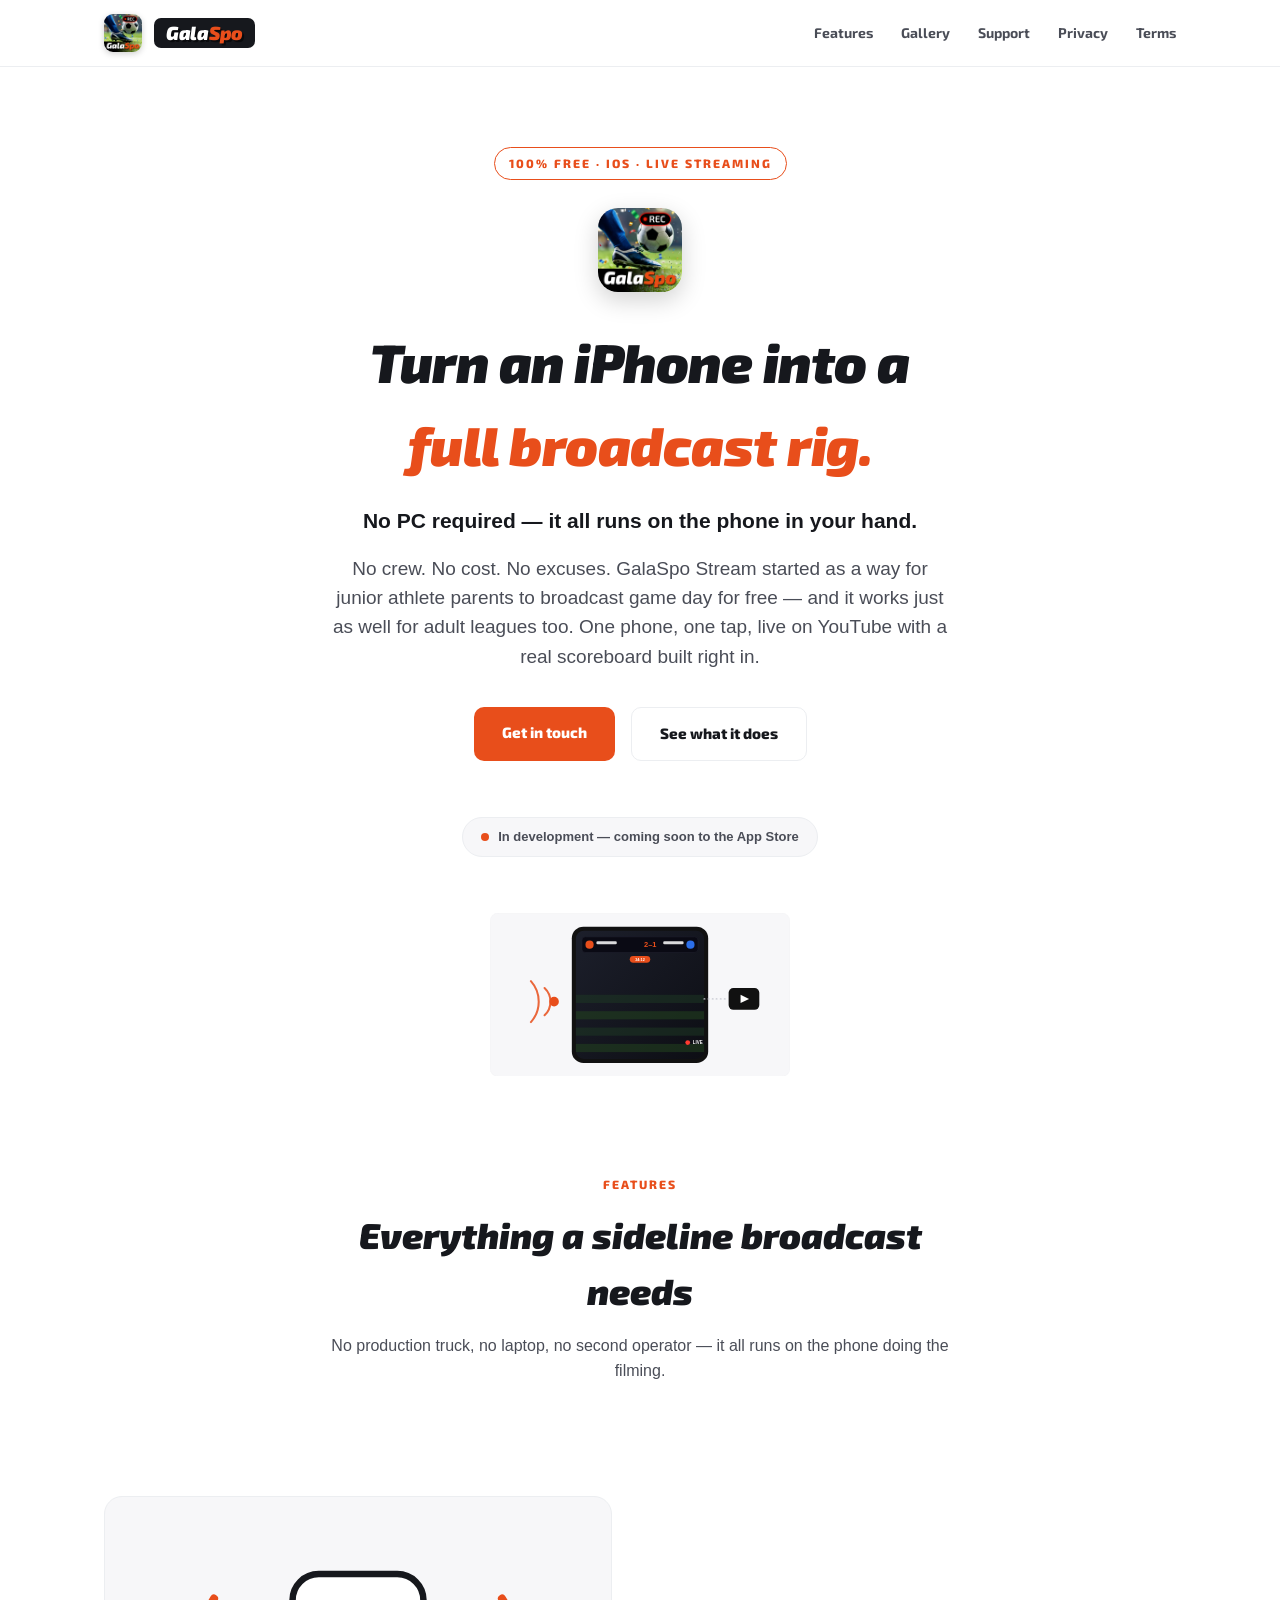
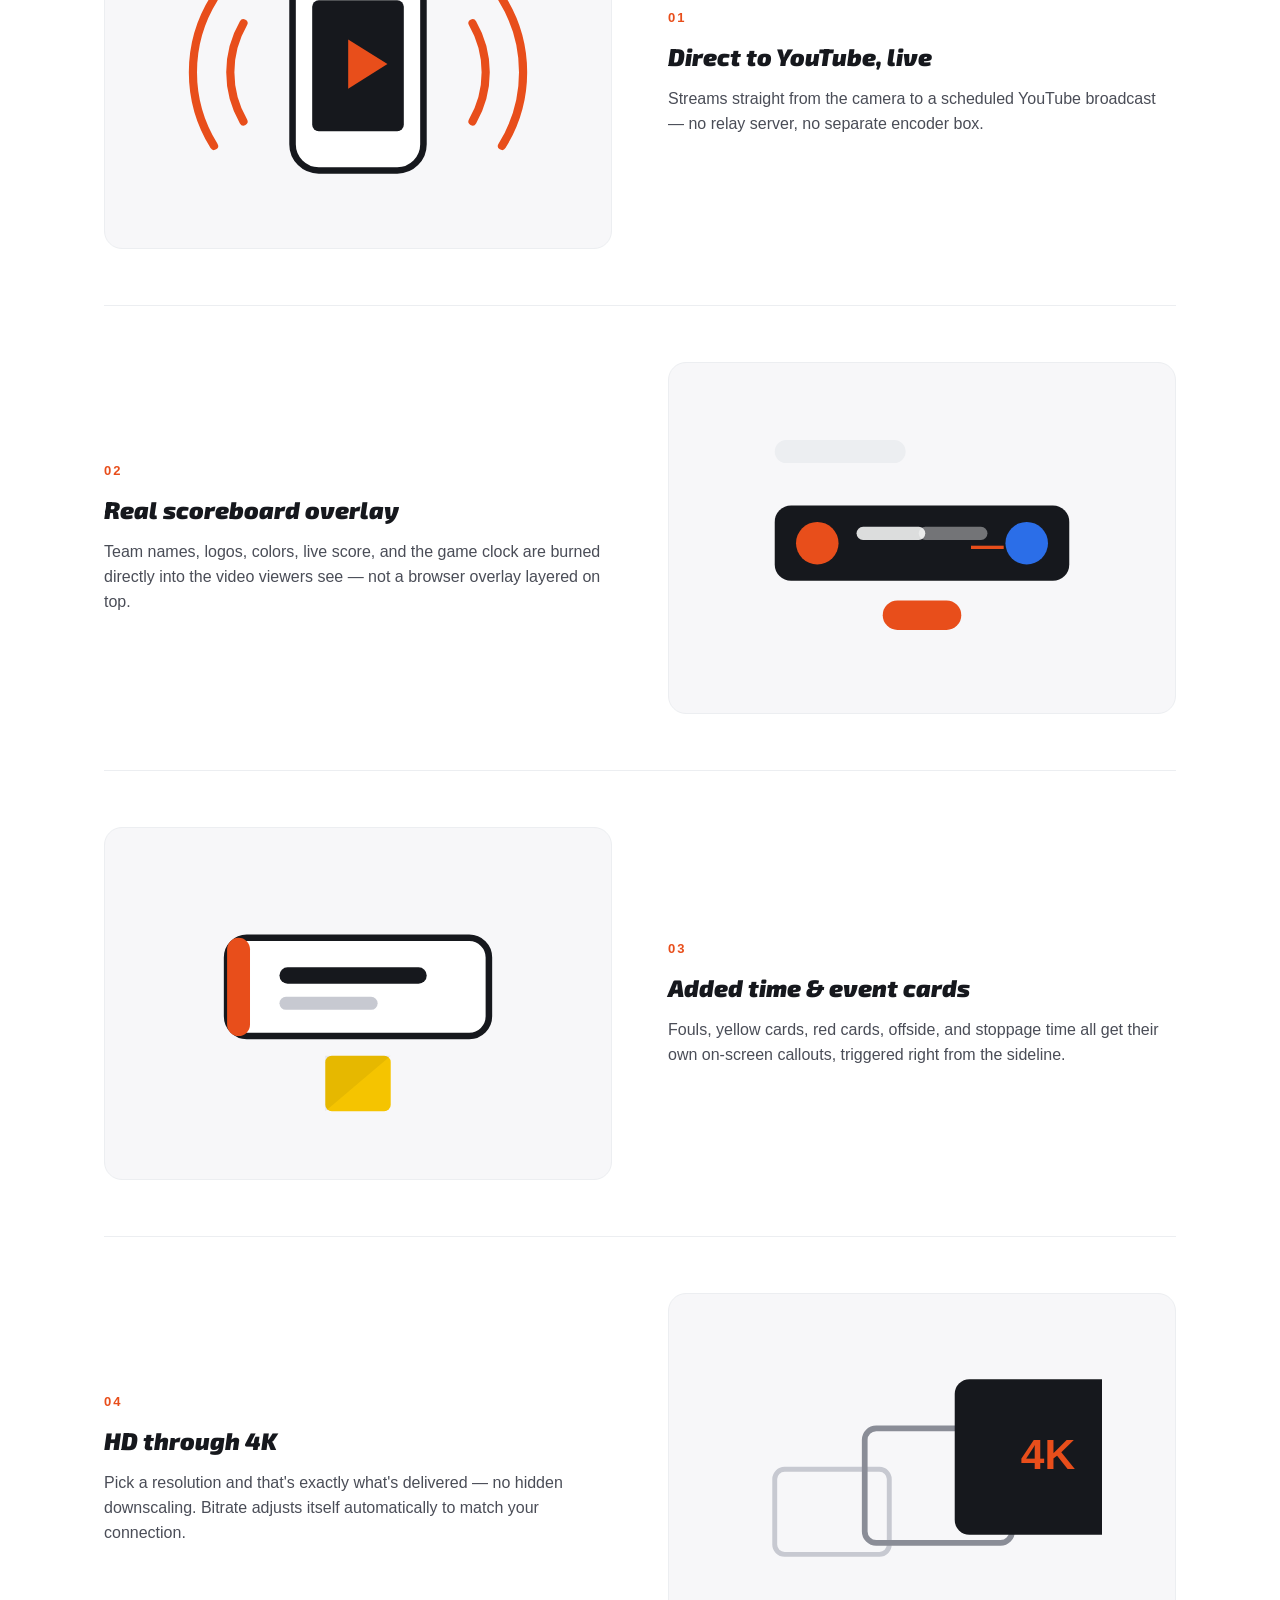
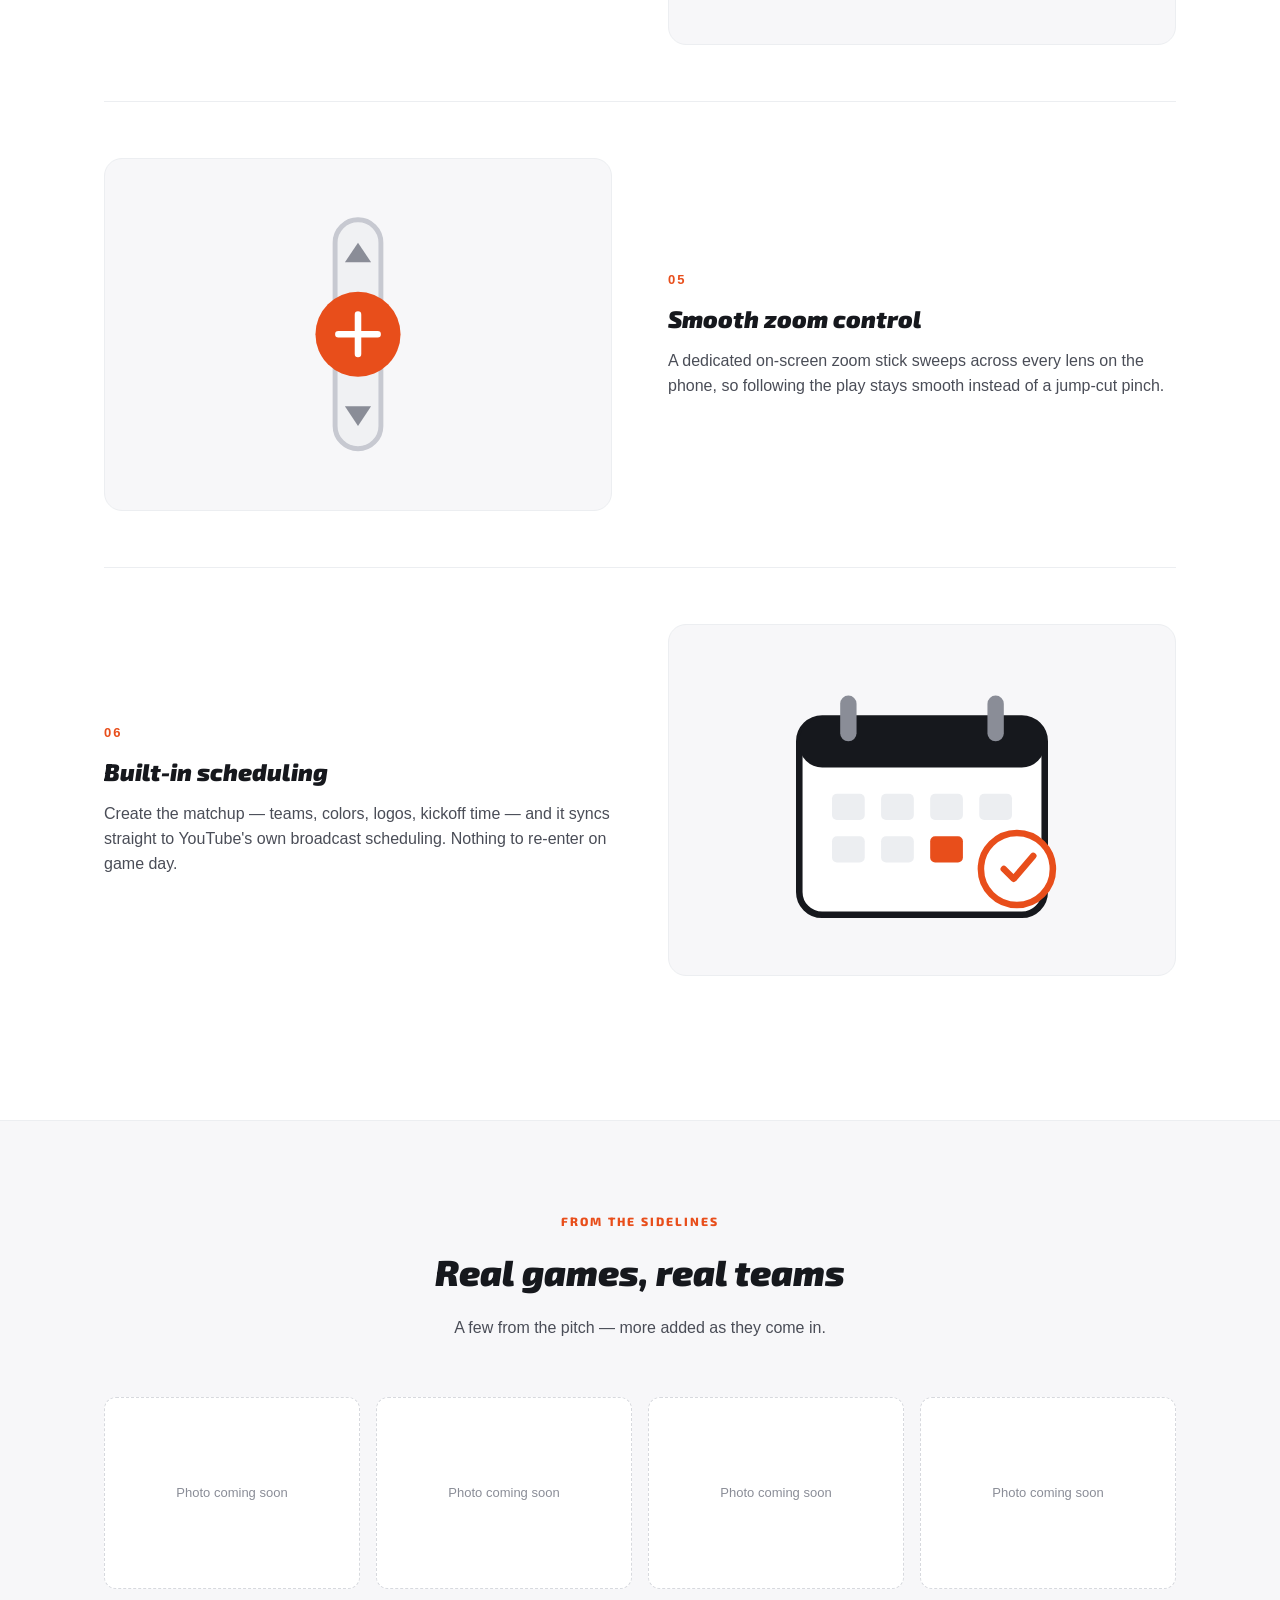
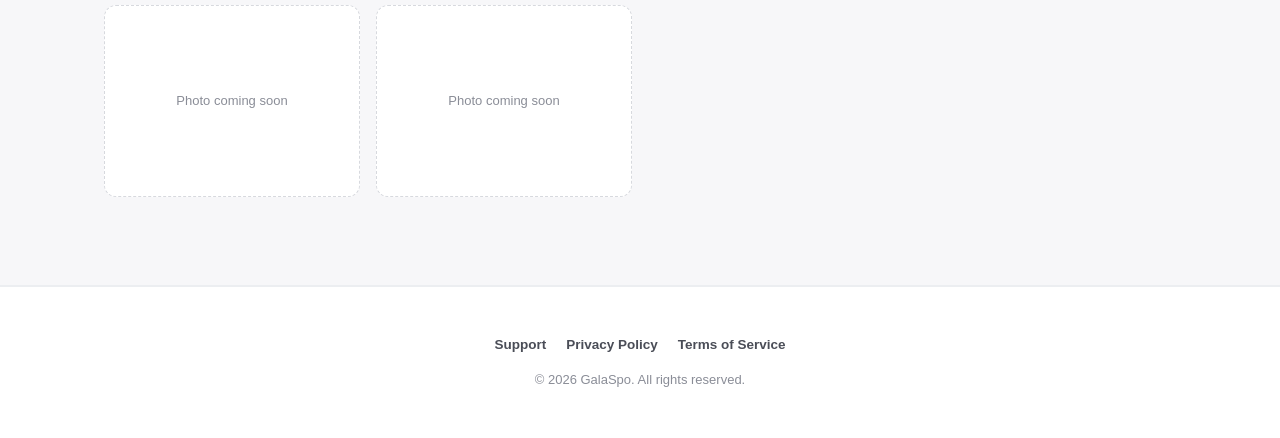
==== commit fd2edad3: "Reorder hero eyebrow, add 'No PC required' punchline" ====
--- a/index.html
+++ b/index.html
@@ -18,10 +18,10 @@
 
 <header class="site">
   <nav class="site">
-    <div class="brand">
+    <a class="brand" href="index.html" aria-label="GalaSpo Stream home">
       <img class="app-icon" src="images/brand/app-icon-180.png" alt="GalaSpo Stream app icon">
       <div class="logo-wordmark"><span class="gala">Gala</span><span class="spo">Spo</span></div>
-    </div>
+    </a>
     <div class="links">
       <a href="#features">Features</a>
       <a href="#gallery">Gallery</a>
@@ -34,9 +34,10 @@
 
 <section class="hero">
   <div class="wrap">
-    <span class="eyebrow">iOS · 100% Free · Live Streaming</span>
+    <span class="eyebrow">100% Free · iOS · Live Streaming</span>
     <img class="hero-icon" src="images/brand/app-icon-180.png" alt="GalaSpo Stream app icon">
     <h1>Turn an iPhone into a<br><span class="accent">full broadcast rig.</span></h1>
+    <p class="punchline">No PC required — it all runs on the phone in your hand.</p>
     <p class="lead">
       No crew. No cost. No excuses. GalaSpo Stream started as a way for junior athlete
       parents to broadcast game day for free — and it works just as well for adult
--- a/styles.css
+++ b/styles.css
@@ -79,6 +79,8 @@
   display: flex;
   align-items: center;
   gap: 12px;
+  text-decoration: none;
+  color: inherit;
 }
 
 .brand img.app-icon {
@@ -182,6 +184,13 @@
 
 .hero h1 .accent { color: var(--orange); }
 
+.hero p.punchline {
+  font-weight: 800;
+  font-size: clamp(17px, 2.4vw, 21px);
+  color: var(--ink);
+  margin: 0 0 16px;
+}
+
 .hero p.lead {
   max-width: 620px;
   margin: 0 auto 36px;
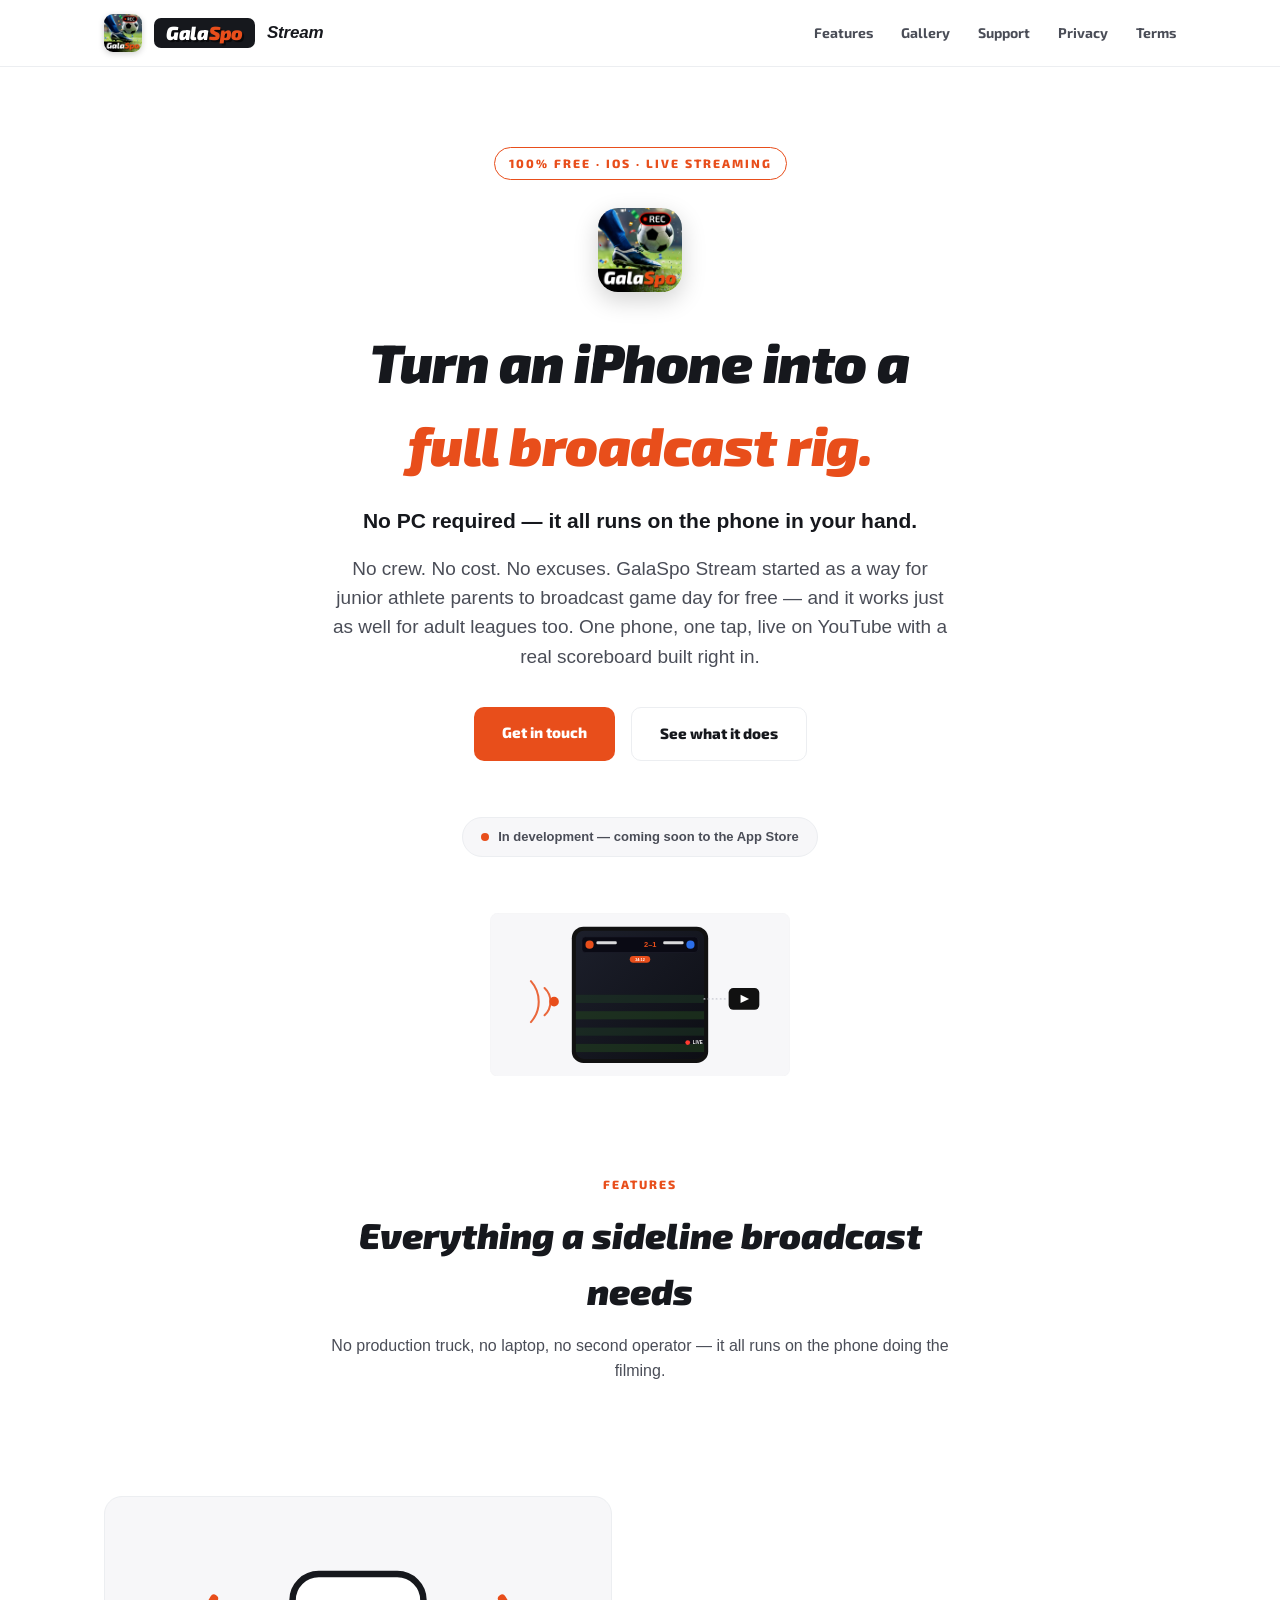
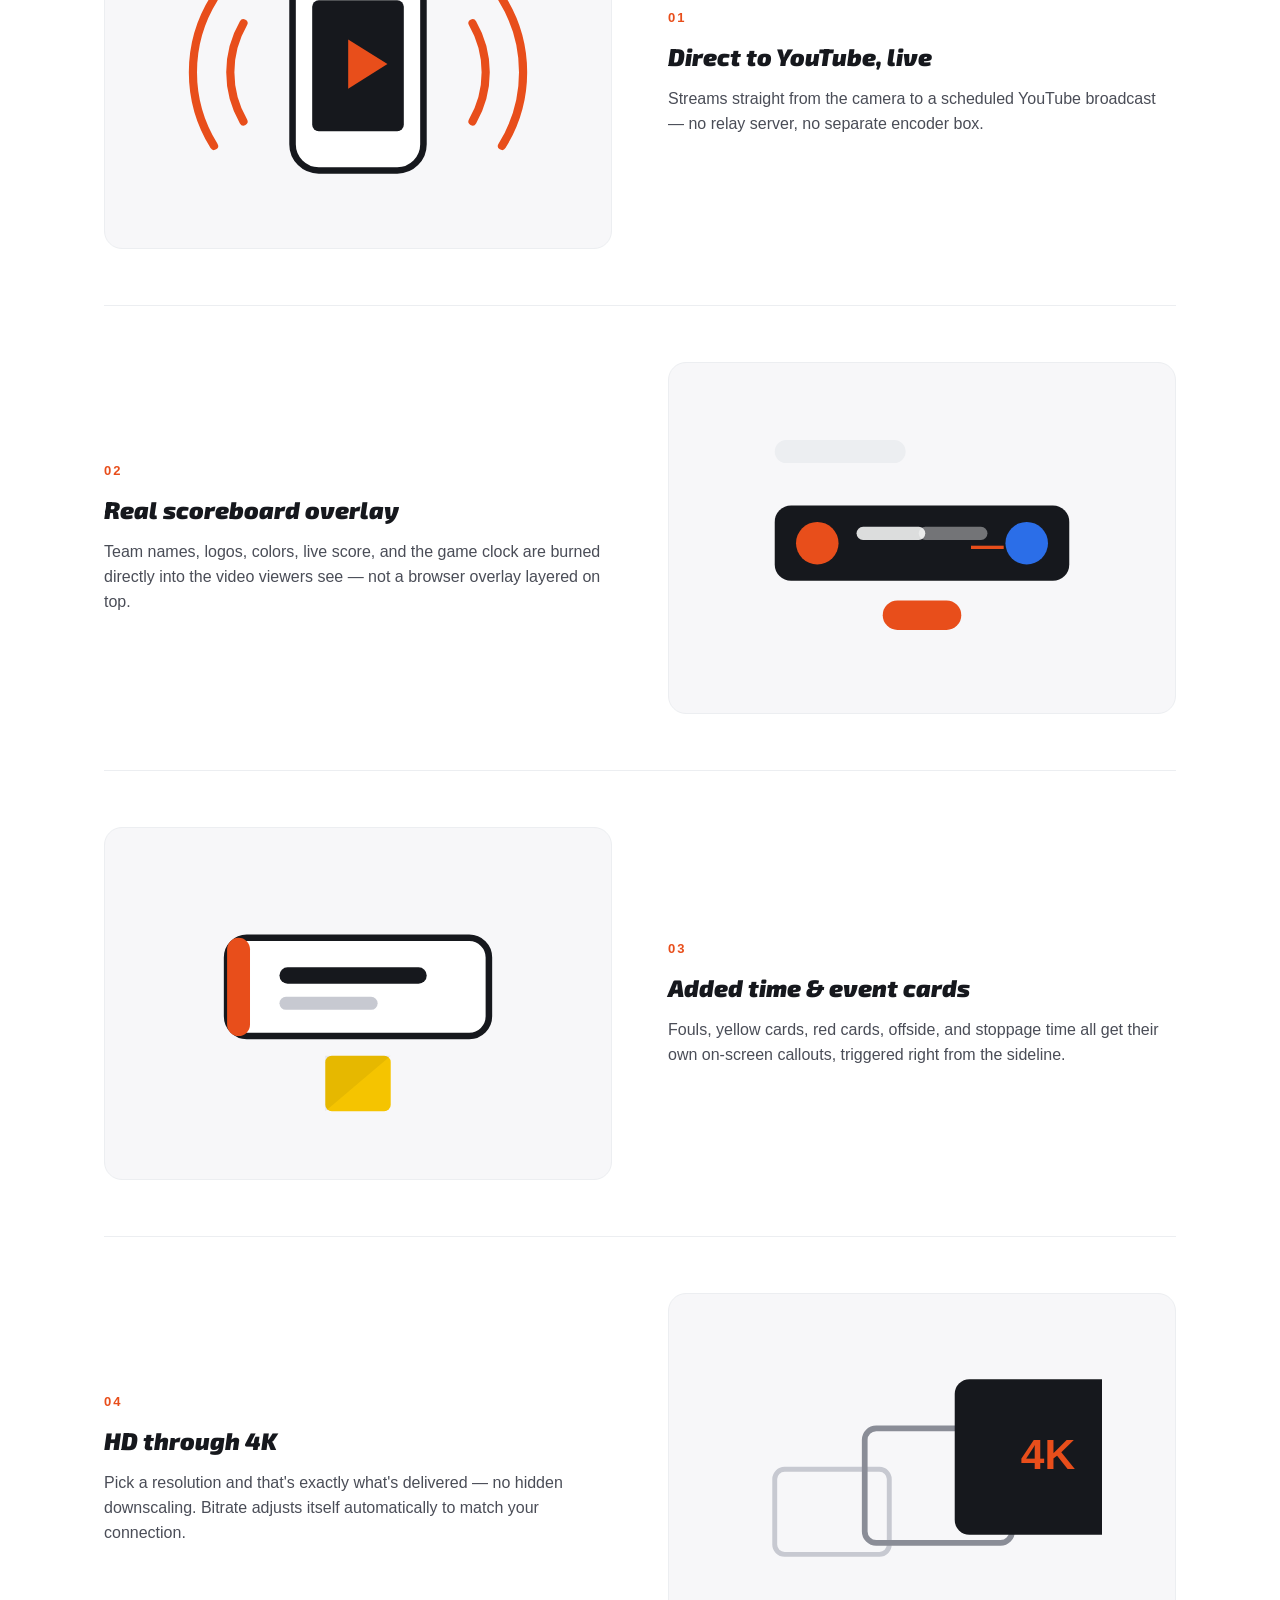
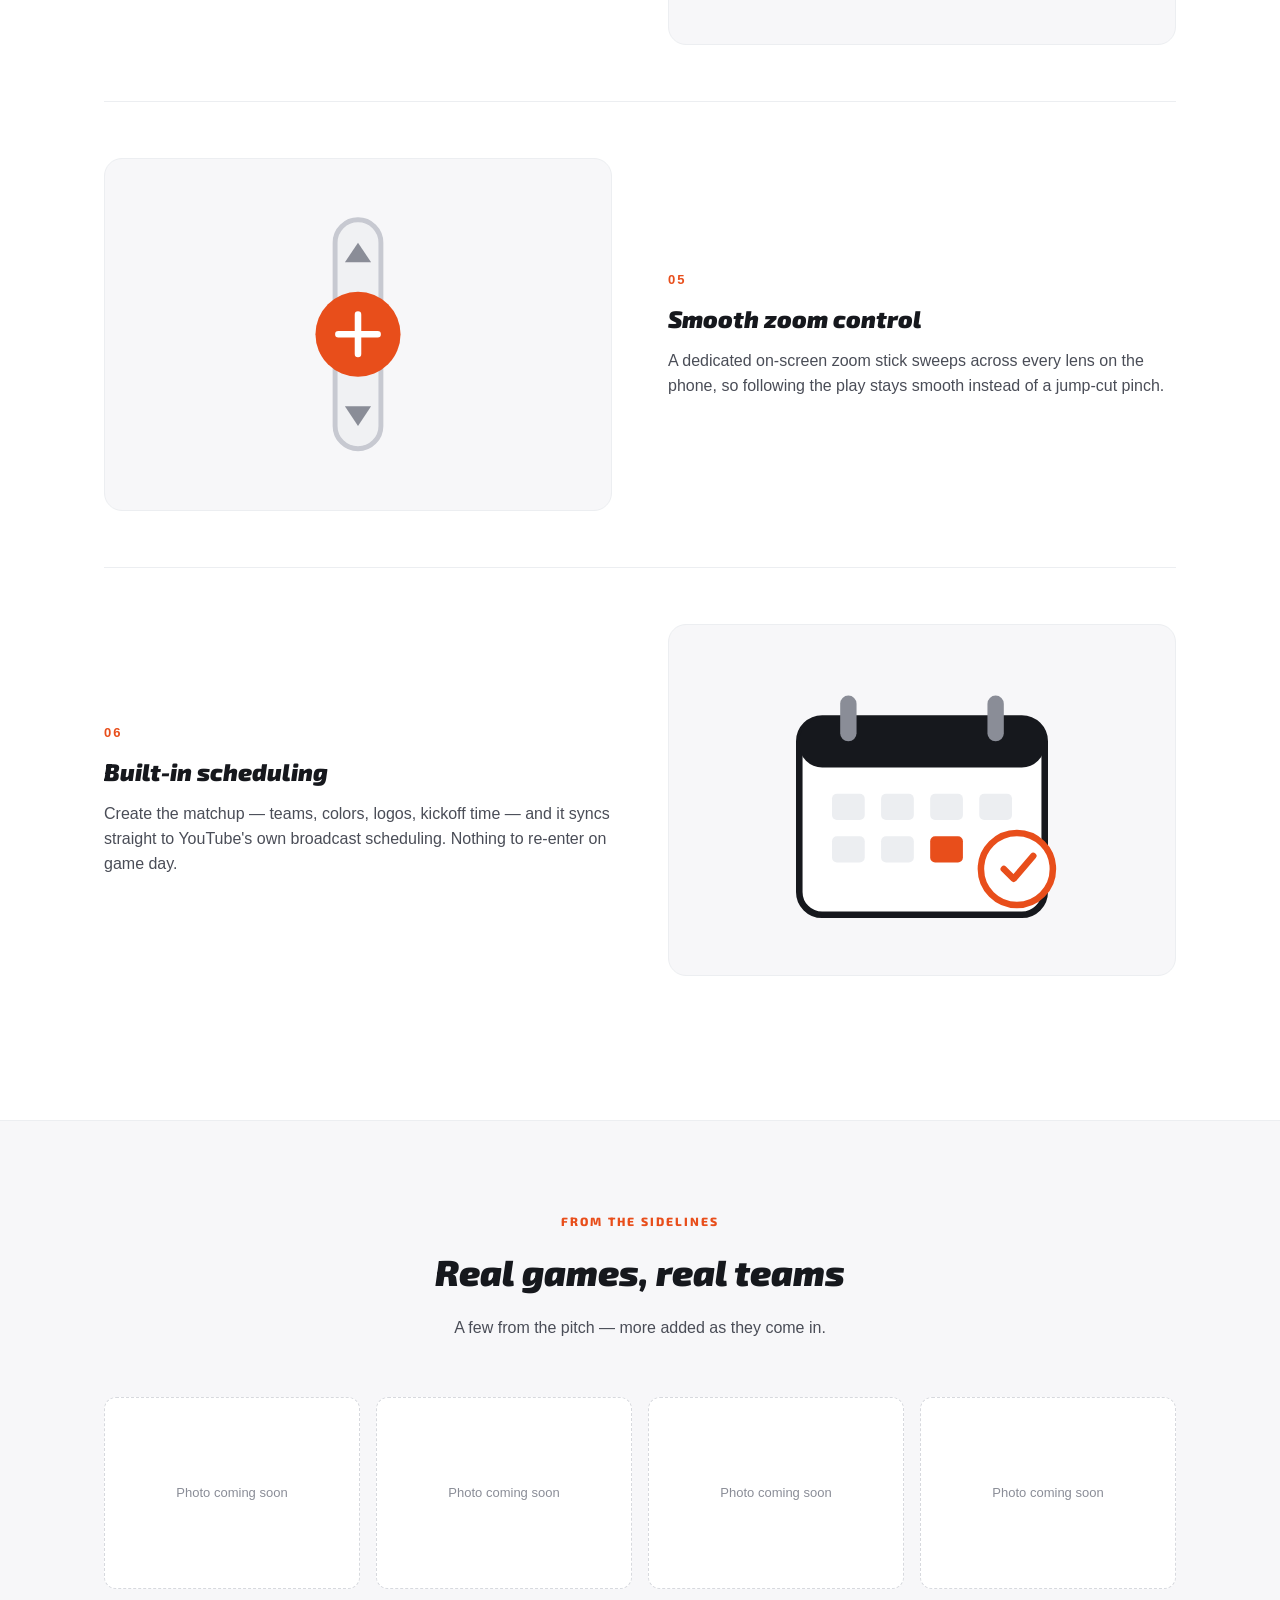
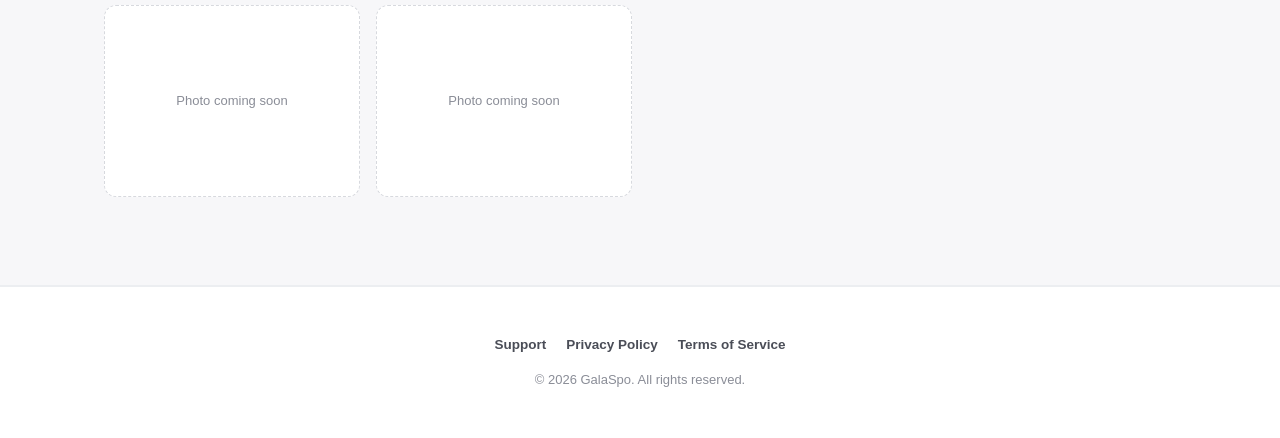
==== commit 6ce979be: "Reconcile app name for OAuth brand verification Trim homepage <title> to exactly "GalaSpo Stream" (w" ====
--- a/index.html
+++ b/index.html
@@ -4,8 +4,13 @@
 <meta charset="utf-8">
 <meta name="viewport" content="width=device-width, initial-scale=1">
 <meta name="color-scheme" content="only light">
-<title>GalaSpo Stream — Free Live Sports Broadcasting from an iPhone</title>
+<title>GalaSpo Stream</title>
 <meta name="description" content="GalaSpo Stream is a free iPhone app that turns any phone into a full broadcast rig — live to YouTube with a real-time scoreboard overlay. Built for junior athlete parents, works great for adult leagues too.">
+<meta property="og:site_name" content="GalaSpo Stream">
+<meta property="og:title" content="GalaSpo Stream — Free Live Sports Broadcasting from an iPhone">
+<meta property="og:description" content="GalaSpo Stream is a free iPhone app that turns any phone into a full broadcast rig — live to YouTube with a real-time scoreboard overlay. Built for junior athlete parents, works great for adult leagues too.">
+<meta property="og:type" content="website">
+<meta property="og:url" content="https://stream.galaspo.com/">
 <link rel="preconnect" href="https://fonts.googleapis.com">
 <link rel="preconnect" href="https://fonts.gstatic.com" crossorigin>
 <link href="https://fonts.googleapis.com/css2?family=Exo+2:ital,wght@0,700;0,900;1,900&display=swap" rel="stylesheet">
@@ -21,6 +26,7 @@
     <a class="brand" href="index.html" aria-label="GalaSpo Stream home">
       <img class="app-icon" src="images/brand/app-icon-180.png" alt="GalaSpo Stream app icon">
       <div class="logo-wordmark"><span class="gala">Gala</span><span class="spo">Spo</span></div>
+      <span class="brand-suffix">Stream</span>
     </a>
     <div class="links">
       <a href="#features">Features</a>
--- a/styles.css
+++ b/styles.css
@@ -113,6 +113,18 @@
   text-shadow: 2px 2px 0 rgba(0, 0, 0, 0.55);
 }
 
+/* Plain-text "Stream" suffix next to the wordmark chip — keeps the
+   crafted logo asset itself untouched as "GalaSpo", while still giving
+   both automated crawlers and human reviewers a visible, unstyled
+   "GalaSpo Stream" reading for OAuth brand-verification matching. */
+.brand-suffix {
+  font-weight: 800;
+  font-style: italic;
+  font-size: 17px;
+  color: var(--ink);
+  letter-spacing: -0.2px;
+}
+
 /* Larger hero version of the same wordmark */
 .logo-wordmark.lg {
   font-size: 34px;
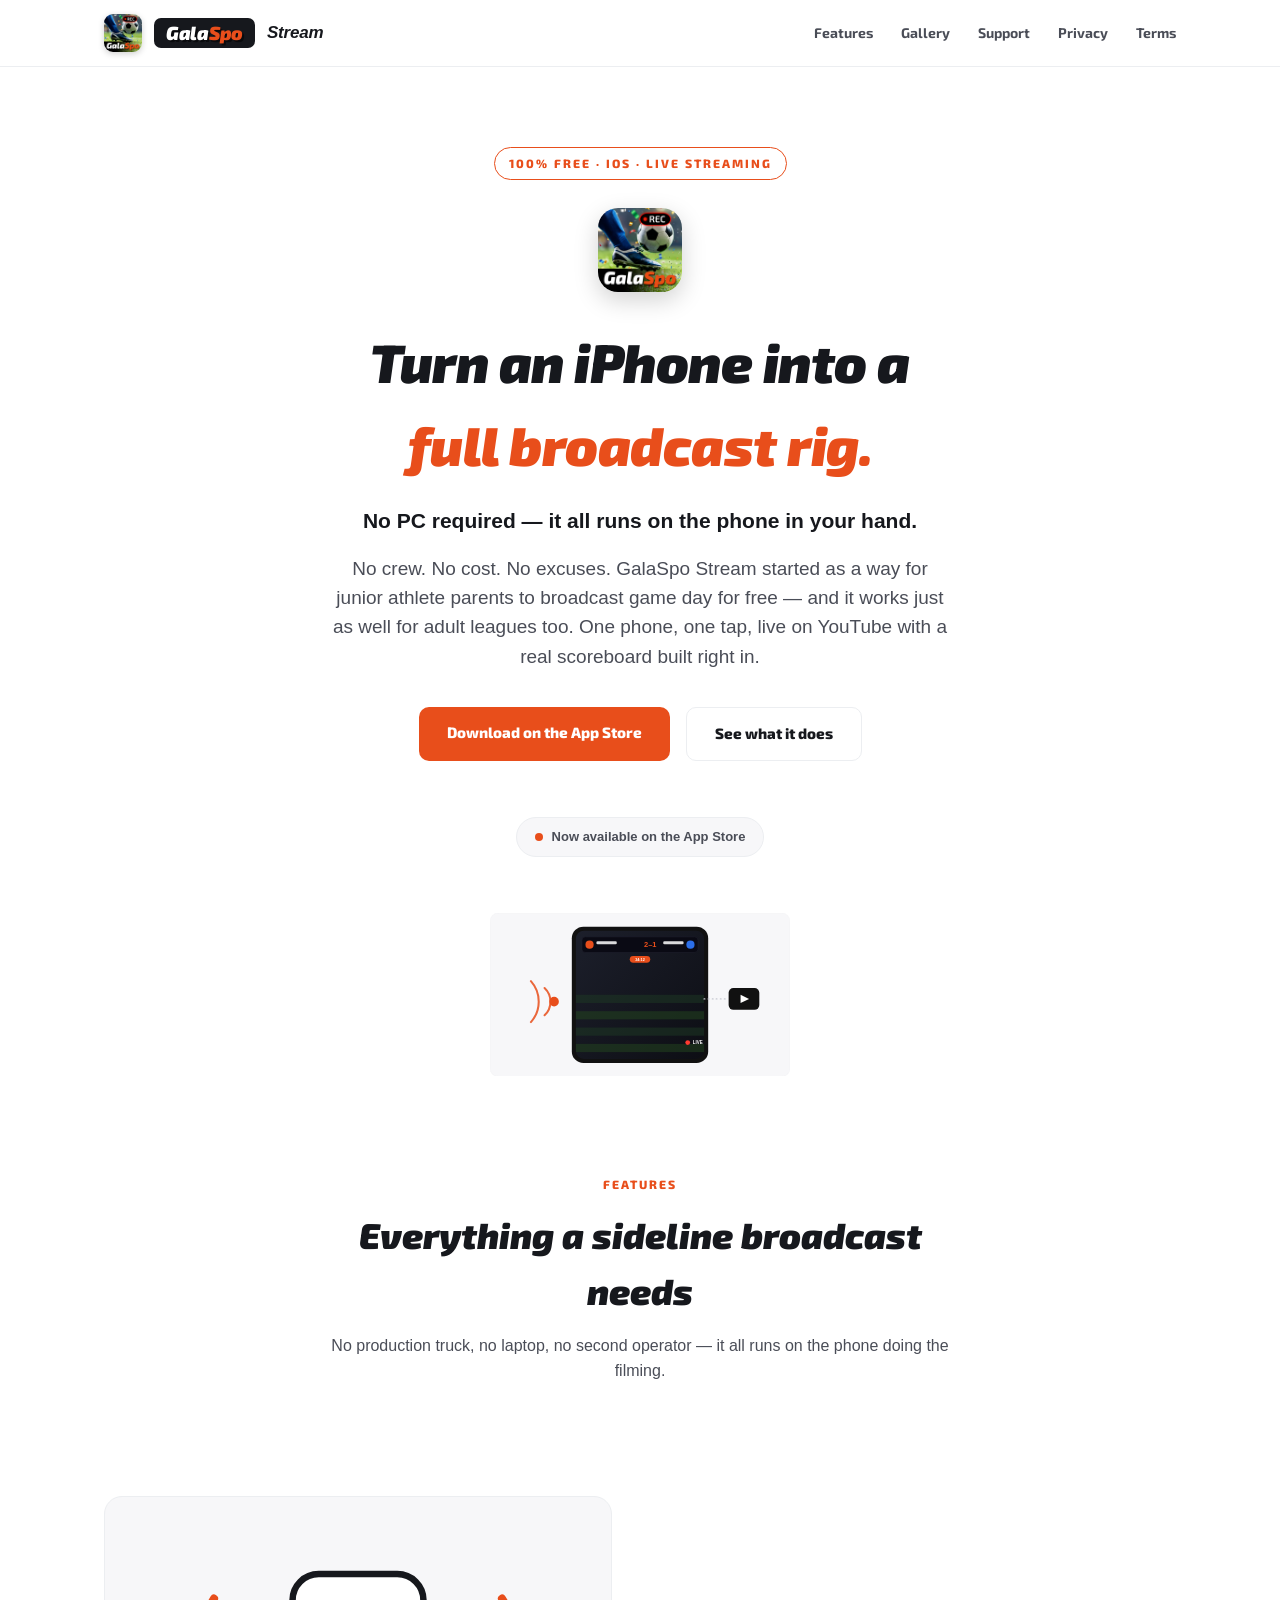
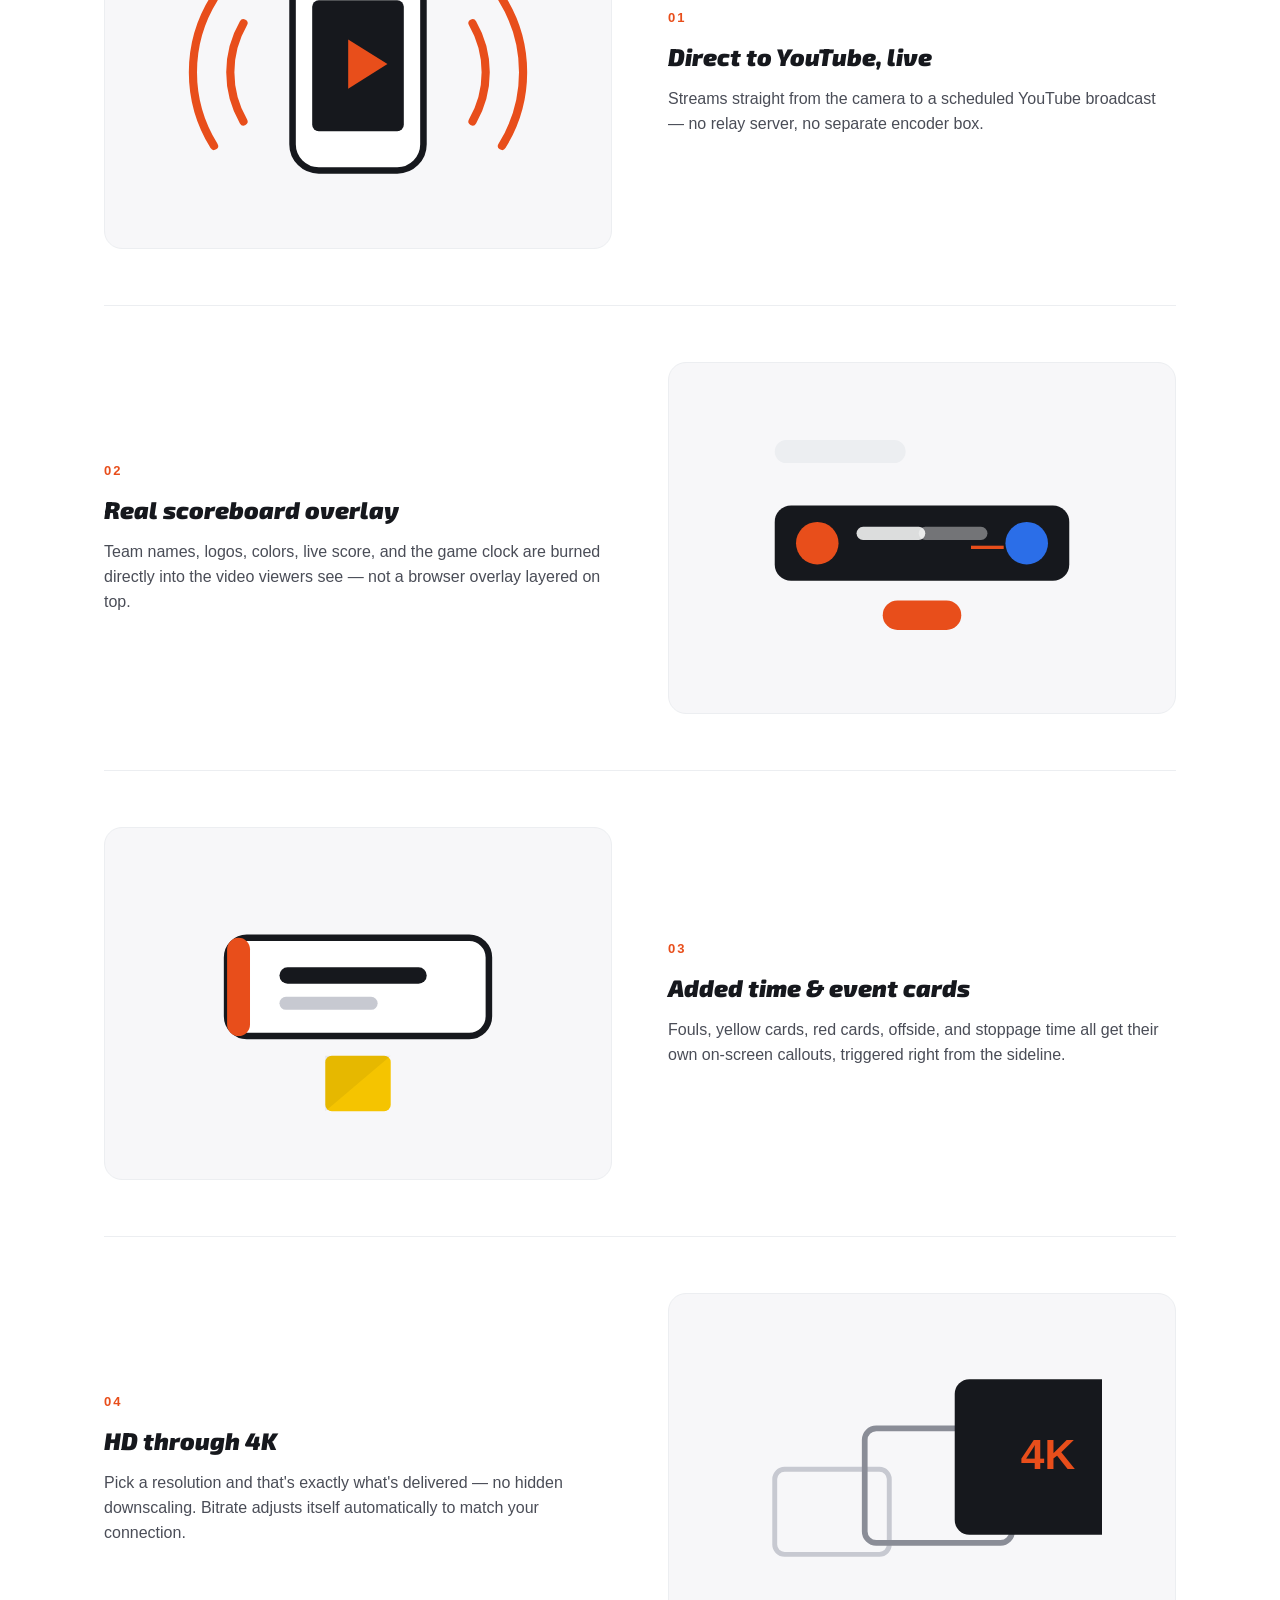
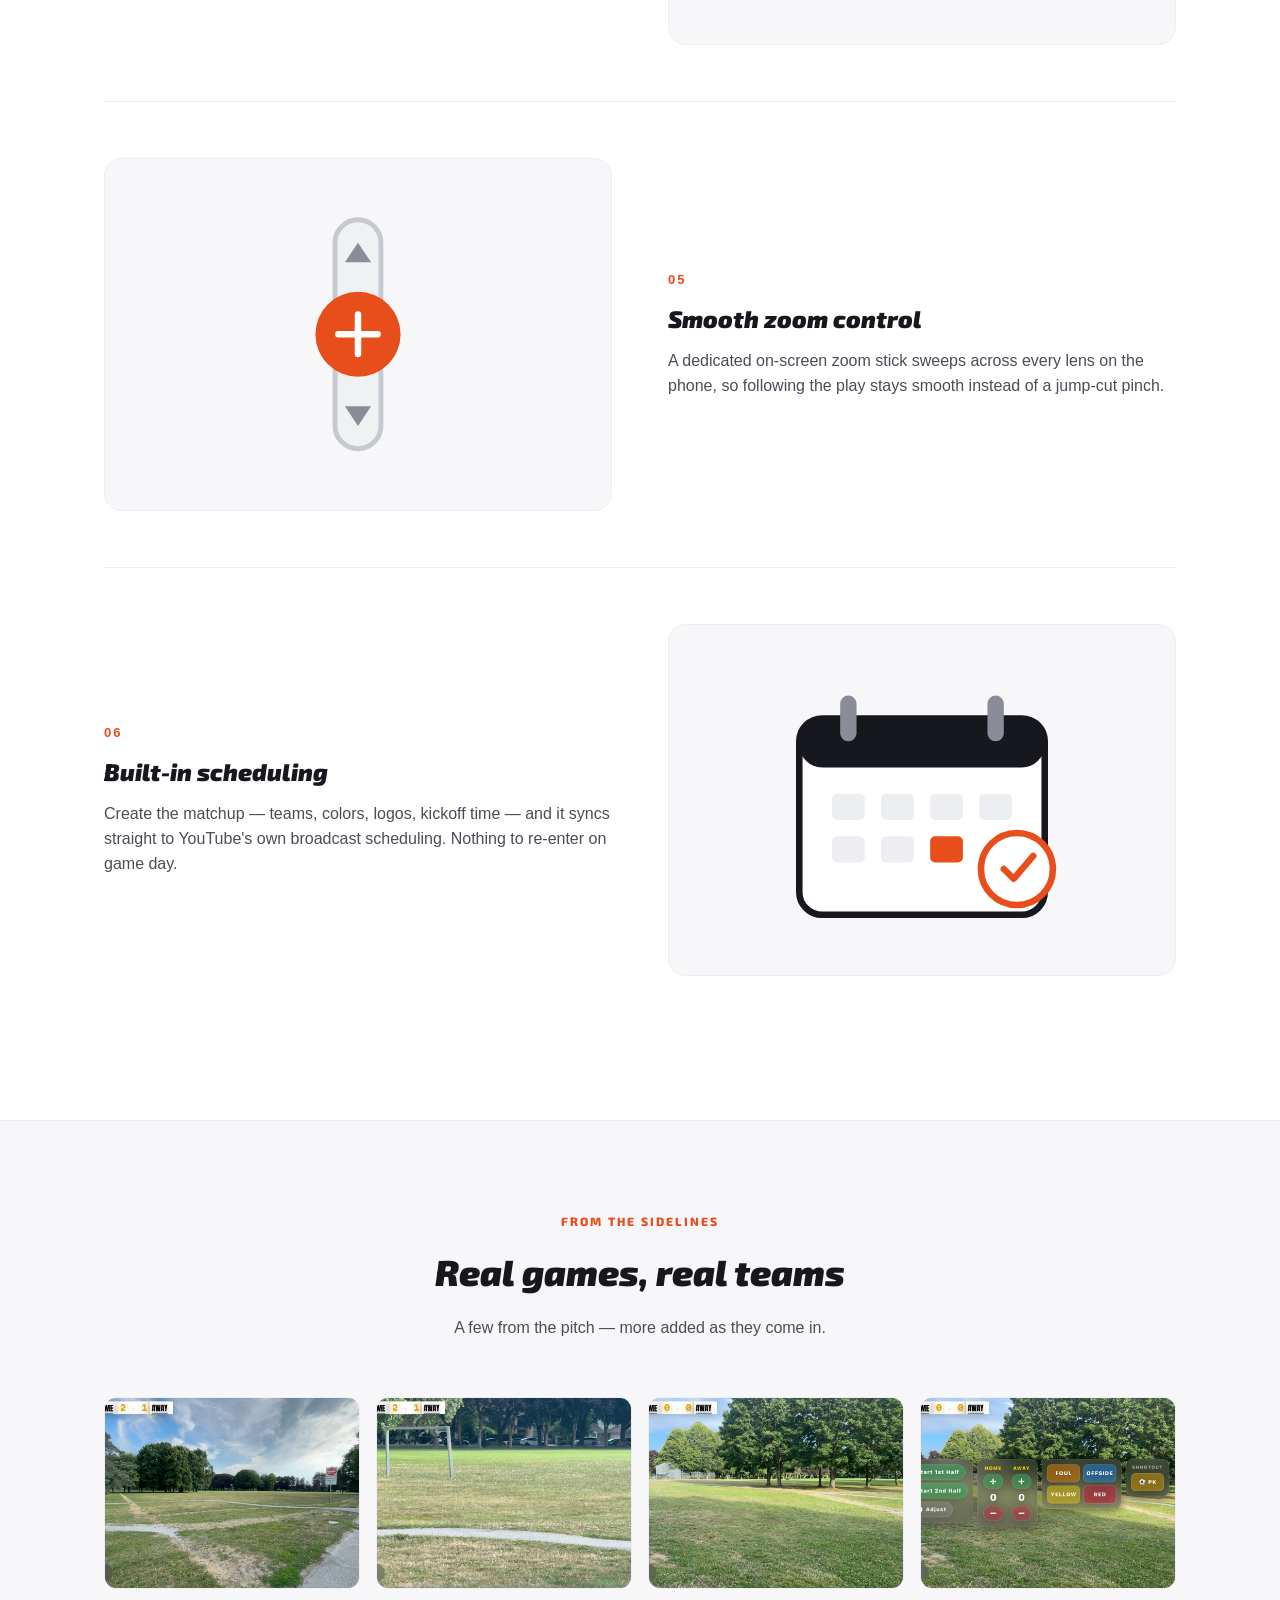
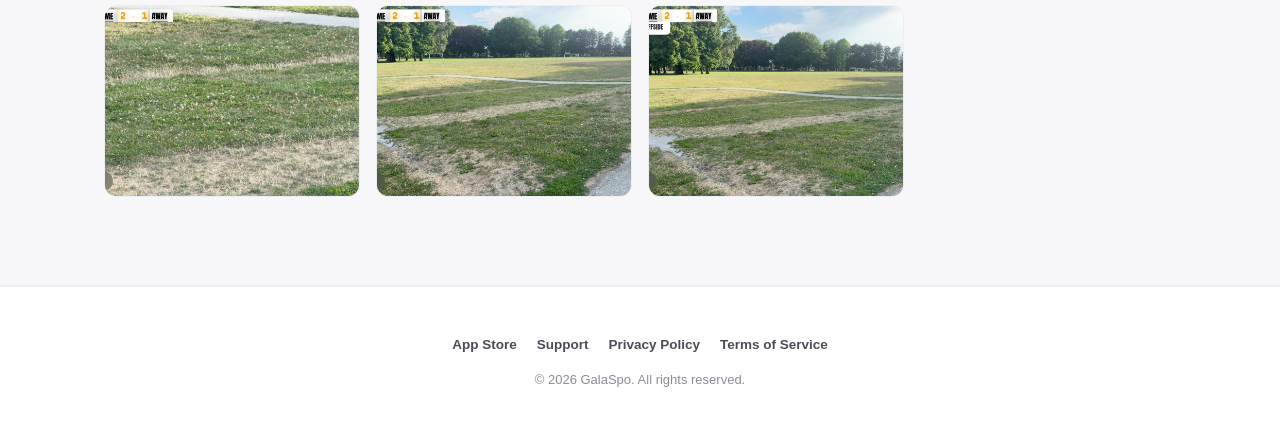
==== commit 91b65909: "Update site to reflect App Store release Swap the hero CTA and status badge from "coming soon" to a " ====
--- a/index.html
+++ b/index.html
@@ -18,6 +18,18 @@
 <link rel="icon" href="images/brand/favicon-16.png" sizes="16x16">
 <link rel="apple-touch-icon" href="images/brand/favicon-180.png">
 <link rel="stylesheet" href="styles.css">
+<script type="application/ld+json">
+{
+  "@context": "https://schema.org",
+  "@type": "MobileApplication",
+  "name": "GalaSpo Stream",
+  "url": "https://stream.galaspo.com/",
+  "operatingSystem": "iOS",
+  "applicationCategory": "SportsApplication",
+  "offers": { "@type": "Offer", "price": "0", "priceCurrency": "USD" },
+  "installUrl": "https://apps.apple.com/ca/app/galaspo-football-streamer/id6788160697"
+}
+</script>
 </head>
 <body>
 
@@ -51,11 +63,11 @@
       right in.
     </p>
     <div class="cta-row">
-      <a class="btn btn-primary" href="support.html">Get in touch</a>
+      <a class="btn btn-primary" href="https://apps.apple.com/ca/app/galaspo-football-streamer/id6788160697">Download on the App Store</a>
       <a class="btn btn-secondary" href="#features">See what it does</a>
     </div>
 
-    <div class="status-badge"><span class="status-dot"></span>In development — coming soon to the App Store</div>
+    <div class="status-badge"><span class="status-dot"></span>Now available on the App Store</div>
 
     <div class="hero-image">
       <svg viewBox="0 0 880 480" xmlns="http://www.w3.org/2000/svg" role="img" aria-label="Phone broadcasting a live game with a scoreboard overlay">
@@ -249,6 +261,7 @@
 
 <footer class="site">
   <div class="links">
+    <a href="https://apps.apple.com/ca/app/galaspo-football-streamer/id6788160697">App Store</a>
     <a href="support.html">Support</a>
     <a href="privacy.html">Privacy Policy</a>
     <a href="terms.html">Terms of Service</a>
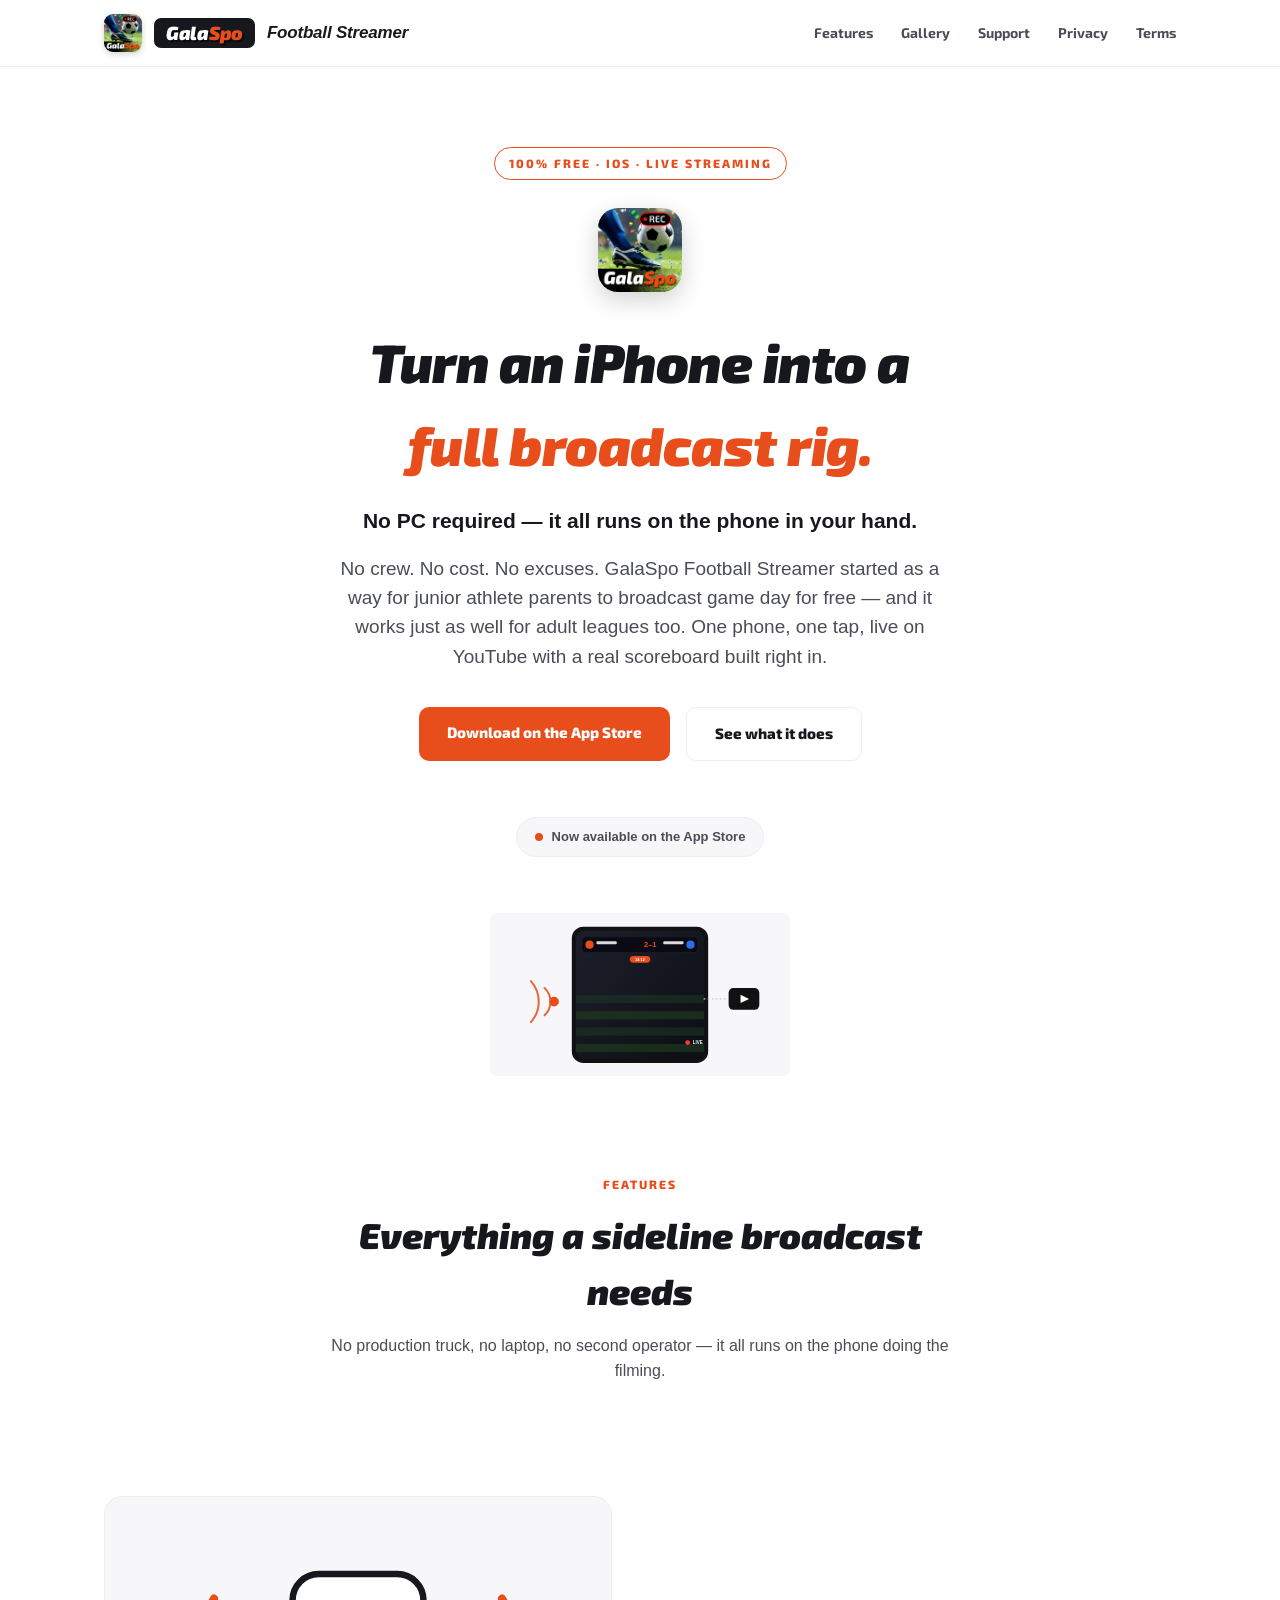
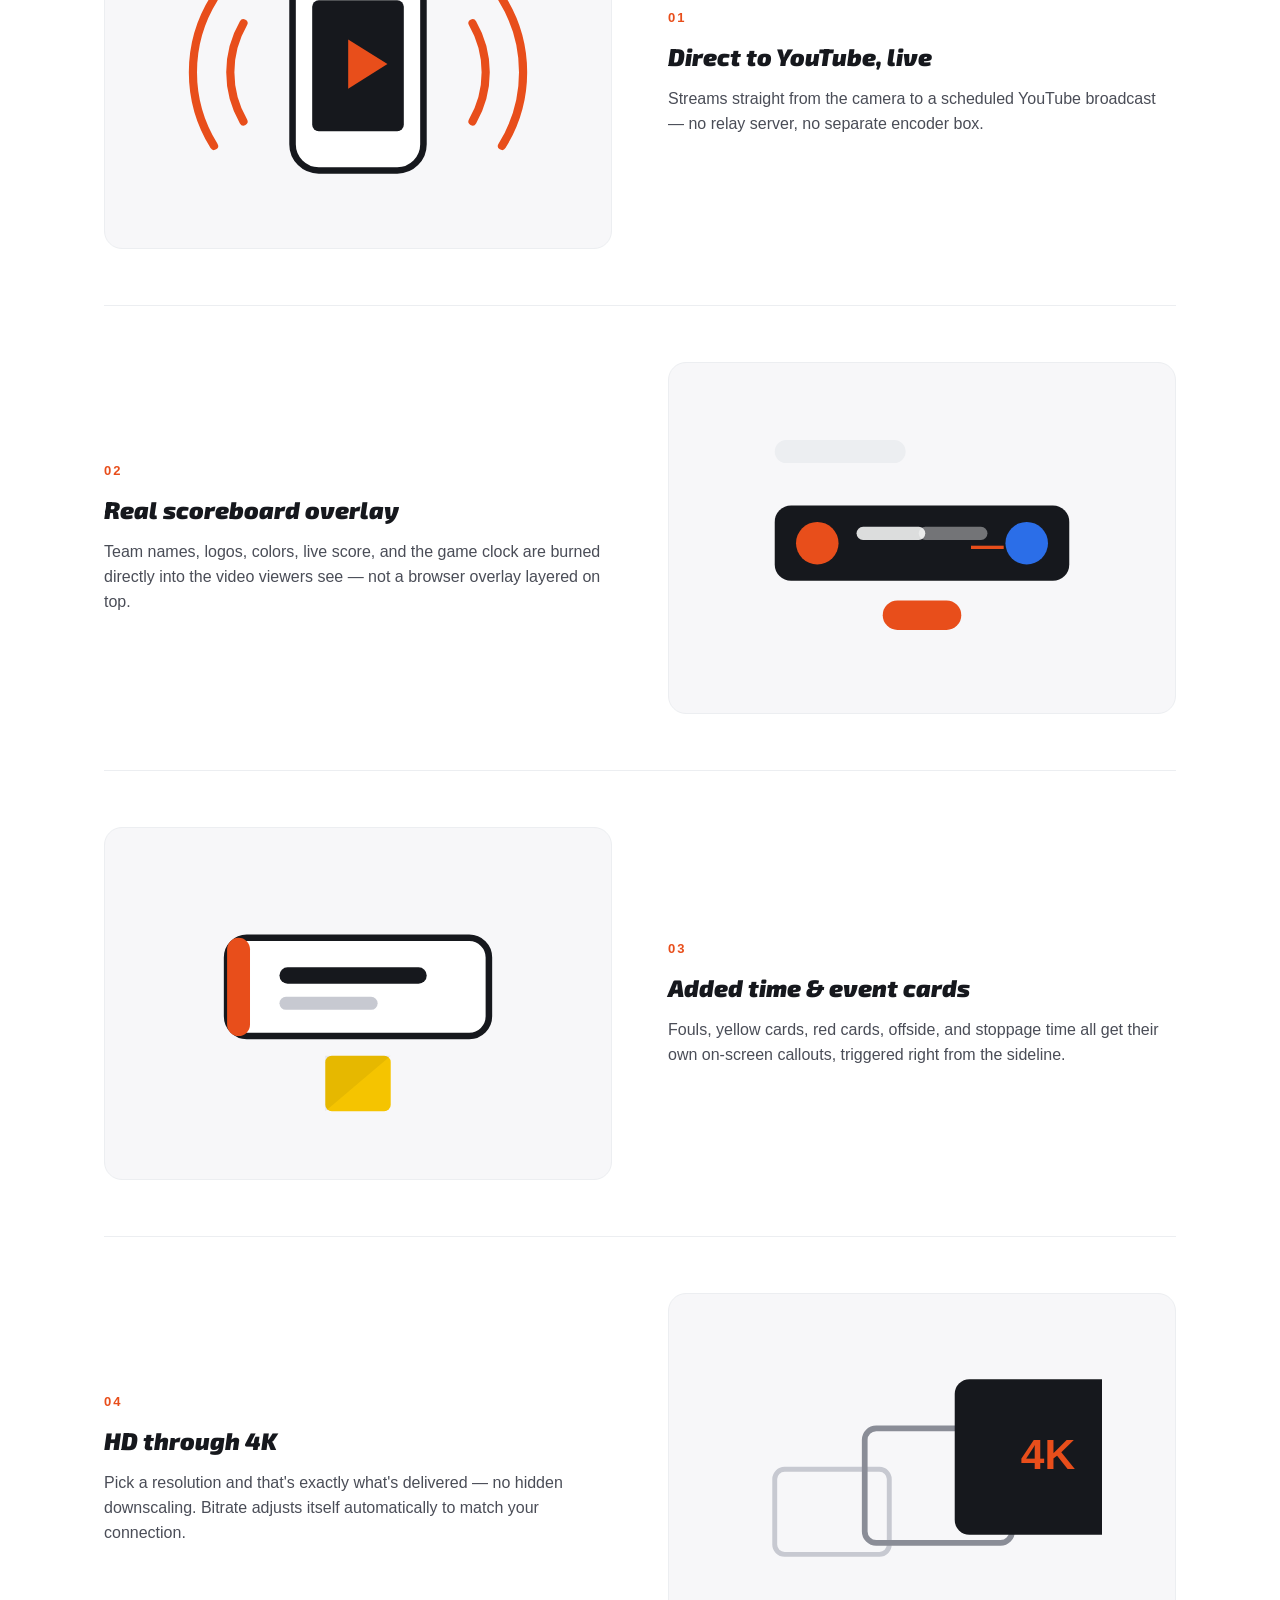
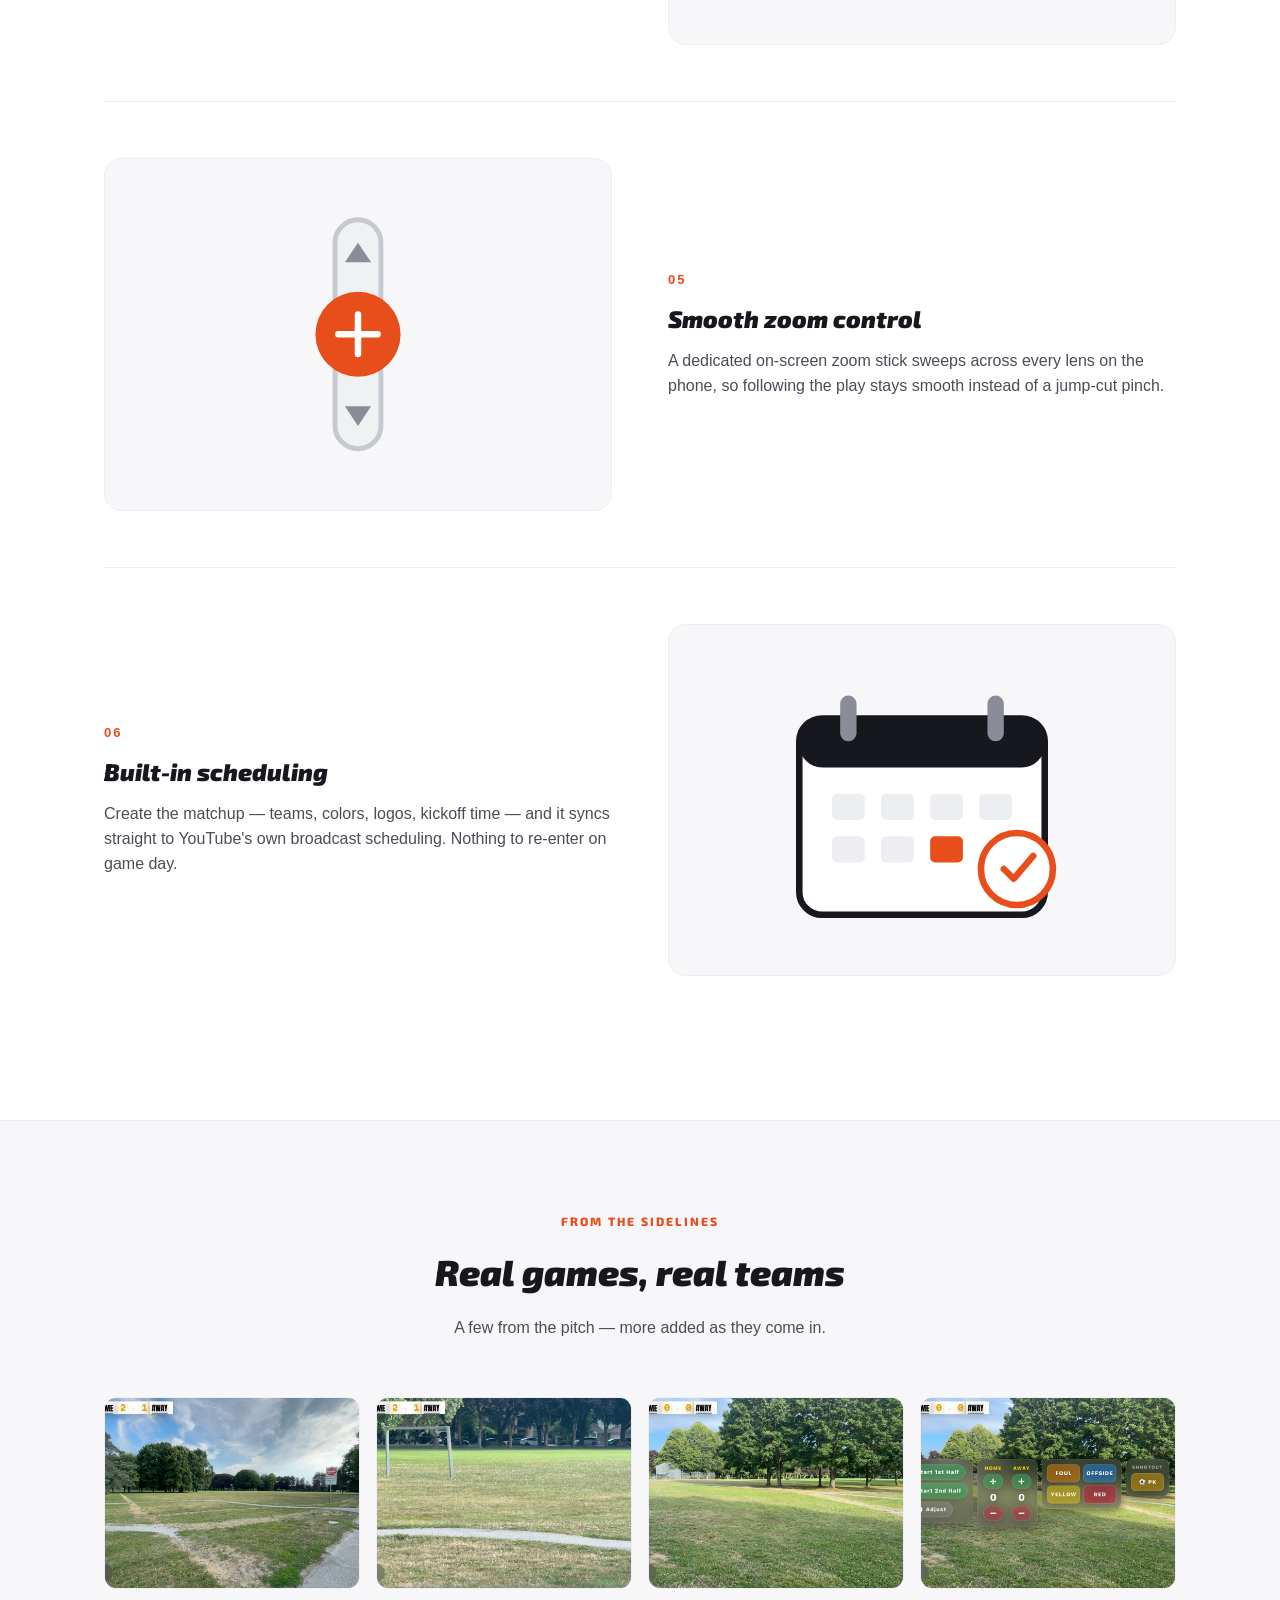
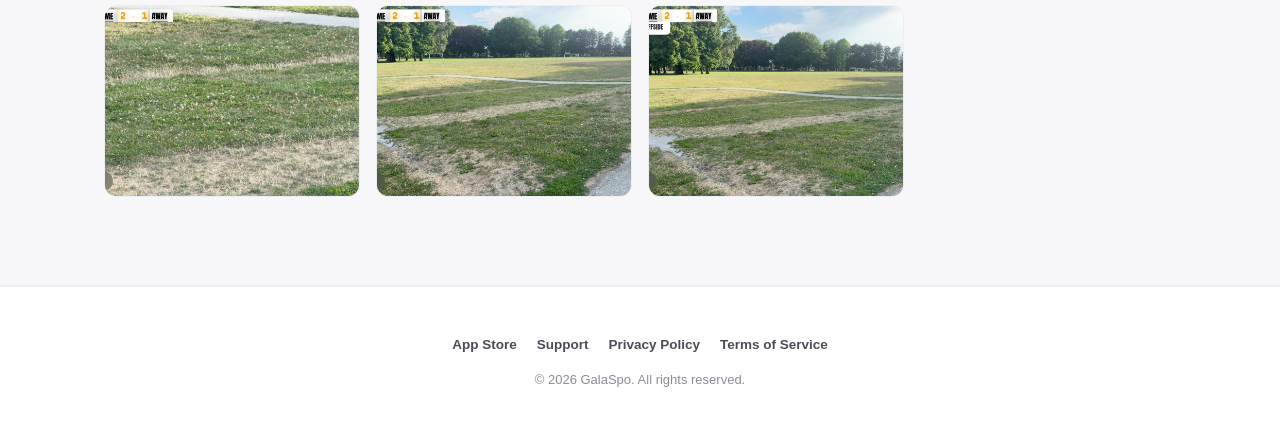
==== commit 3e6c2445: "Rename displayed app name to GalaSpo Football Streamer Matches the official App Store listing name, " ====
--- a/index.html
+++ b/index.html
@@ -4,11 +4,11 @@
 <meta charset="utf-8">
 <meta name="viewport" content="width=device-width, initial-scale=1">
 <meta name="color-scheme" content="only light">
-<title>GalaSpo Stream</title>
-<meta name="description" content="GalaSpo Stream is a free iPhone app that turns any phone into a full broadcast rig — live to YouTube with a real-time scoreboard overlay. Built for junior athlete parents, works great for adult leagues too.">
-<meta property="og:site_name" content="GalaSpo Stream">
-<meta property="og:title" content="GalaSpo Stream — Free Live Sports Broadcasting from an iPhone">
-<meta property="og:description" content="GalaSpo Stream is a free iPhone app that turns any phone into a full broadcast rig — live to YouTube with a real-time scoreboard overlay. Built for junior athlete parents, works great for adult leagues too.">
+<title>GalaSpo Football Streamer</title>
+<meta name="description" content="GalaSpo Football Streamer is a free iPhone app that turns any phone into a full broadcast rig — live to YouTube with a real-time scoreboard overlay. Built for junior athlete parents, works great for adult leagues too.">
+<meta property="og:site_name" content="GalaSpo Football Streamer">
+<meta property="og:title" content="GalaSpo Football Streamer — Free Live Sports Broadcasting from an iPhone">
+<meta property="og:description" content="GalaSpo Football Streamer is a free iPhone app that turns any phone into a full broadcast rig — live to YouTube with a real-time scoreboard overlay. Built for junior athlete parents, works great for adult leagues too.">
 <meta property="og:type" content="website">
 <meta property="og:url" content="https://stream.galaspo.com/">
 <link rel="preconnect" href="https://fonts.googleapis.com">
@@ -22,7 +22,7 @@
 {
   "@context": "https://schema.org",
   "@type": "MobileApplication",
-  "name": "GalaSpo Stream",
+  "name": "GalaSpo Football Streamer",
   "url": "https://stream.galaspo.com/",
   "operatingSystem": "iOS",
   "applicationCategory": "SportsApplication",
@@ -35,10 +35,10 @@
 
 <header class="site">
   <nav class="site">
-    <a class="brand" href="index.html" aria-label="GalaSpo Stream home">
-      <img class="app-icon" src="images/brand/app-icon-180.png" alt="GalaSpo Stream app icon">
+    <a class="brand" href="index.html" aria-label="GalaSpo Football Streamer home">
+      <img class="app-icon" src="images/brand/app-icon-180.png" alt="GalaSpo Football Streamer app icon">
       <div class="logo-wordmark"><span class="gala">Gala</span><span class="spo">Spo</span></div>
-      <span class="brand-suffix">Stream</span>
+      <span class="brand-suffix">Football Streamer</span>
     </a>
     <div class="links">
       <a href="#features">Features</a>
@@ -53,11 +53,11 @@
 <section class="hero">
   <div class="wrap">
     <span class="eyebrow">100% Free · iOS · Live Streaming</span>
-    <img class="hero-icon" src="images/brand/app-icon-180.png" alt="GalaSpo Stream app icon">
+    <img class="hero-icon" src="images/brand/app-icon-180.png" alt="GalaSpo Football Streamer app icon">
     <h1>Turn an iPhone into a<br><span class="accent">full broadcast rig.</span></h1>
     <p class="punchline">No PC required — it all runs on the phone in your hand.</p>
     <p class="lead">
-      No crew. No cost. No excuses. GalaSpo Stream started as a way for junior athlete
+      No crew. No cost. No excuses. GalaSpo Football Streamer started as a way for junior athlete
       parents to broadcast game day for free — and it works just as well for adult
       leagues too. One phone, one tap, live on YouTube with a real scoreboard built
       right in.
